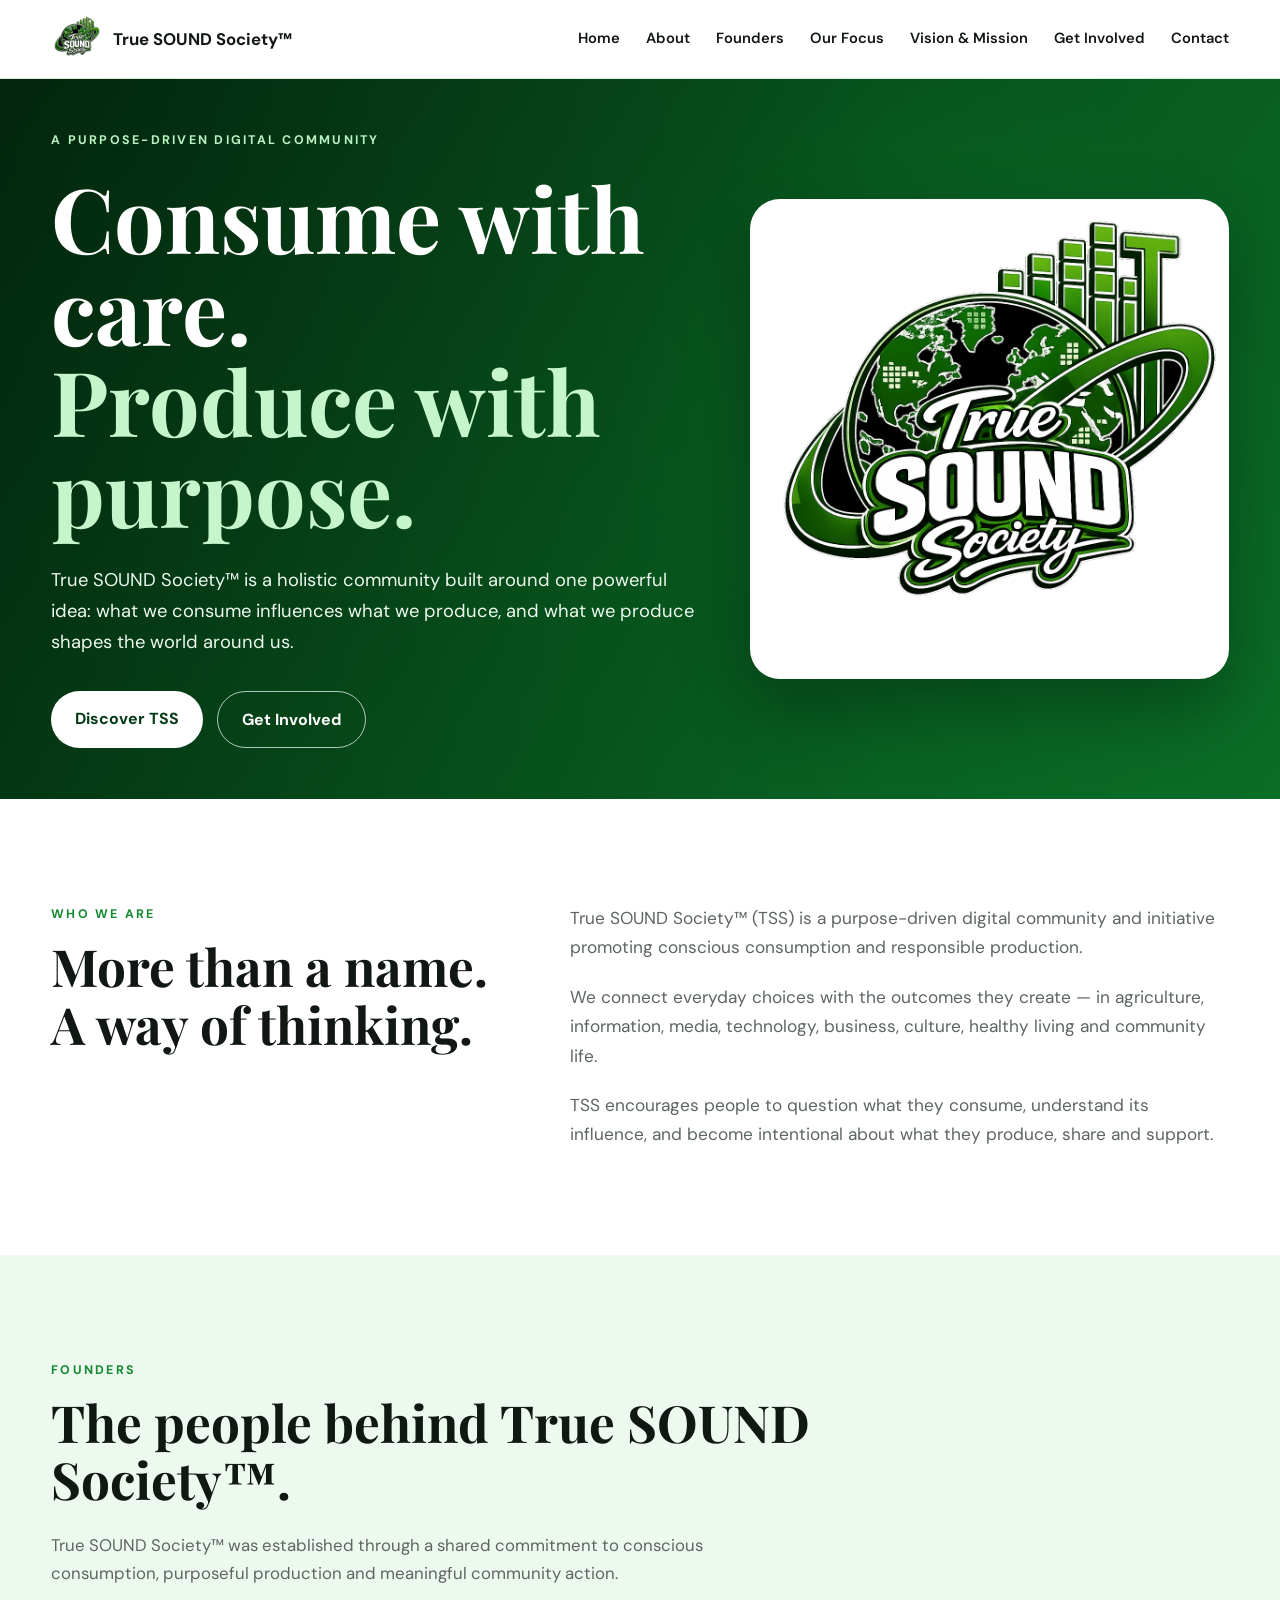
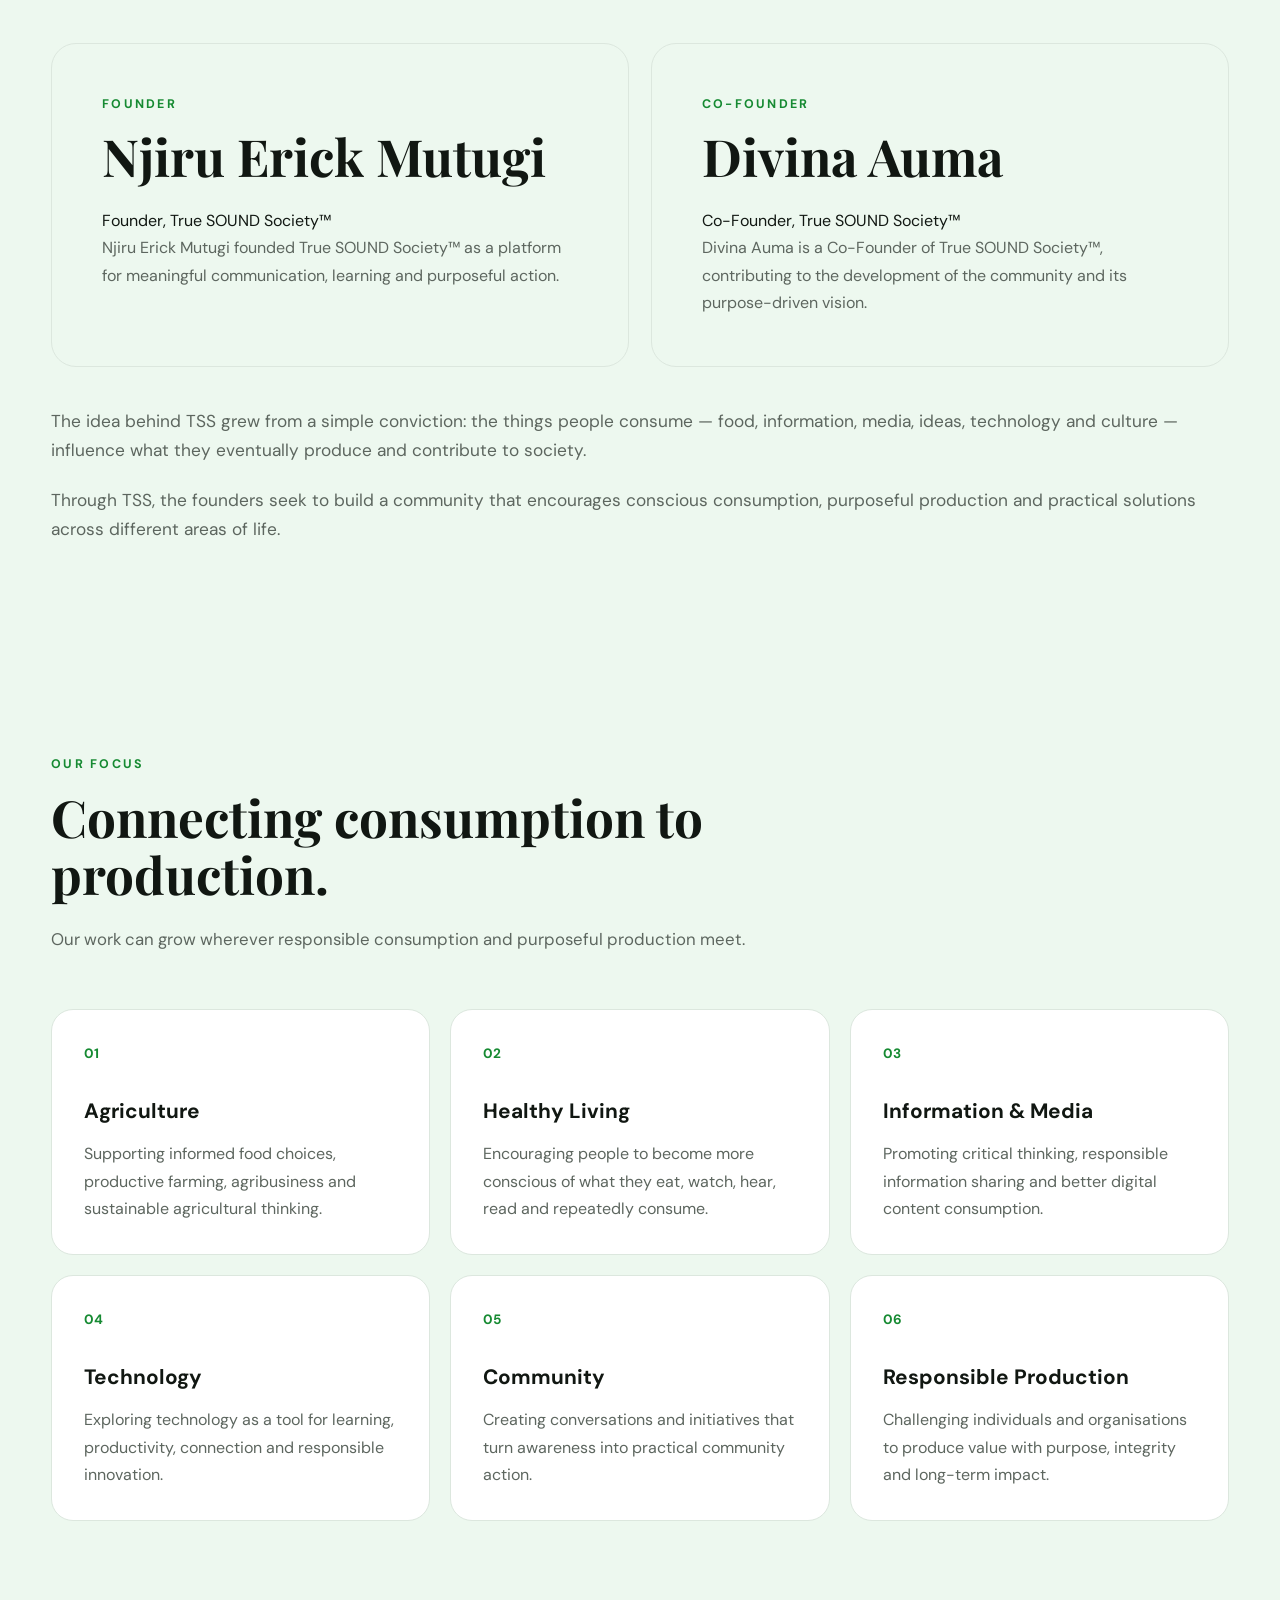
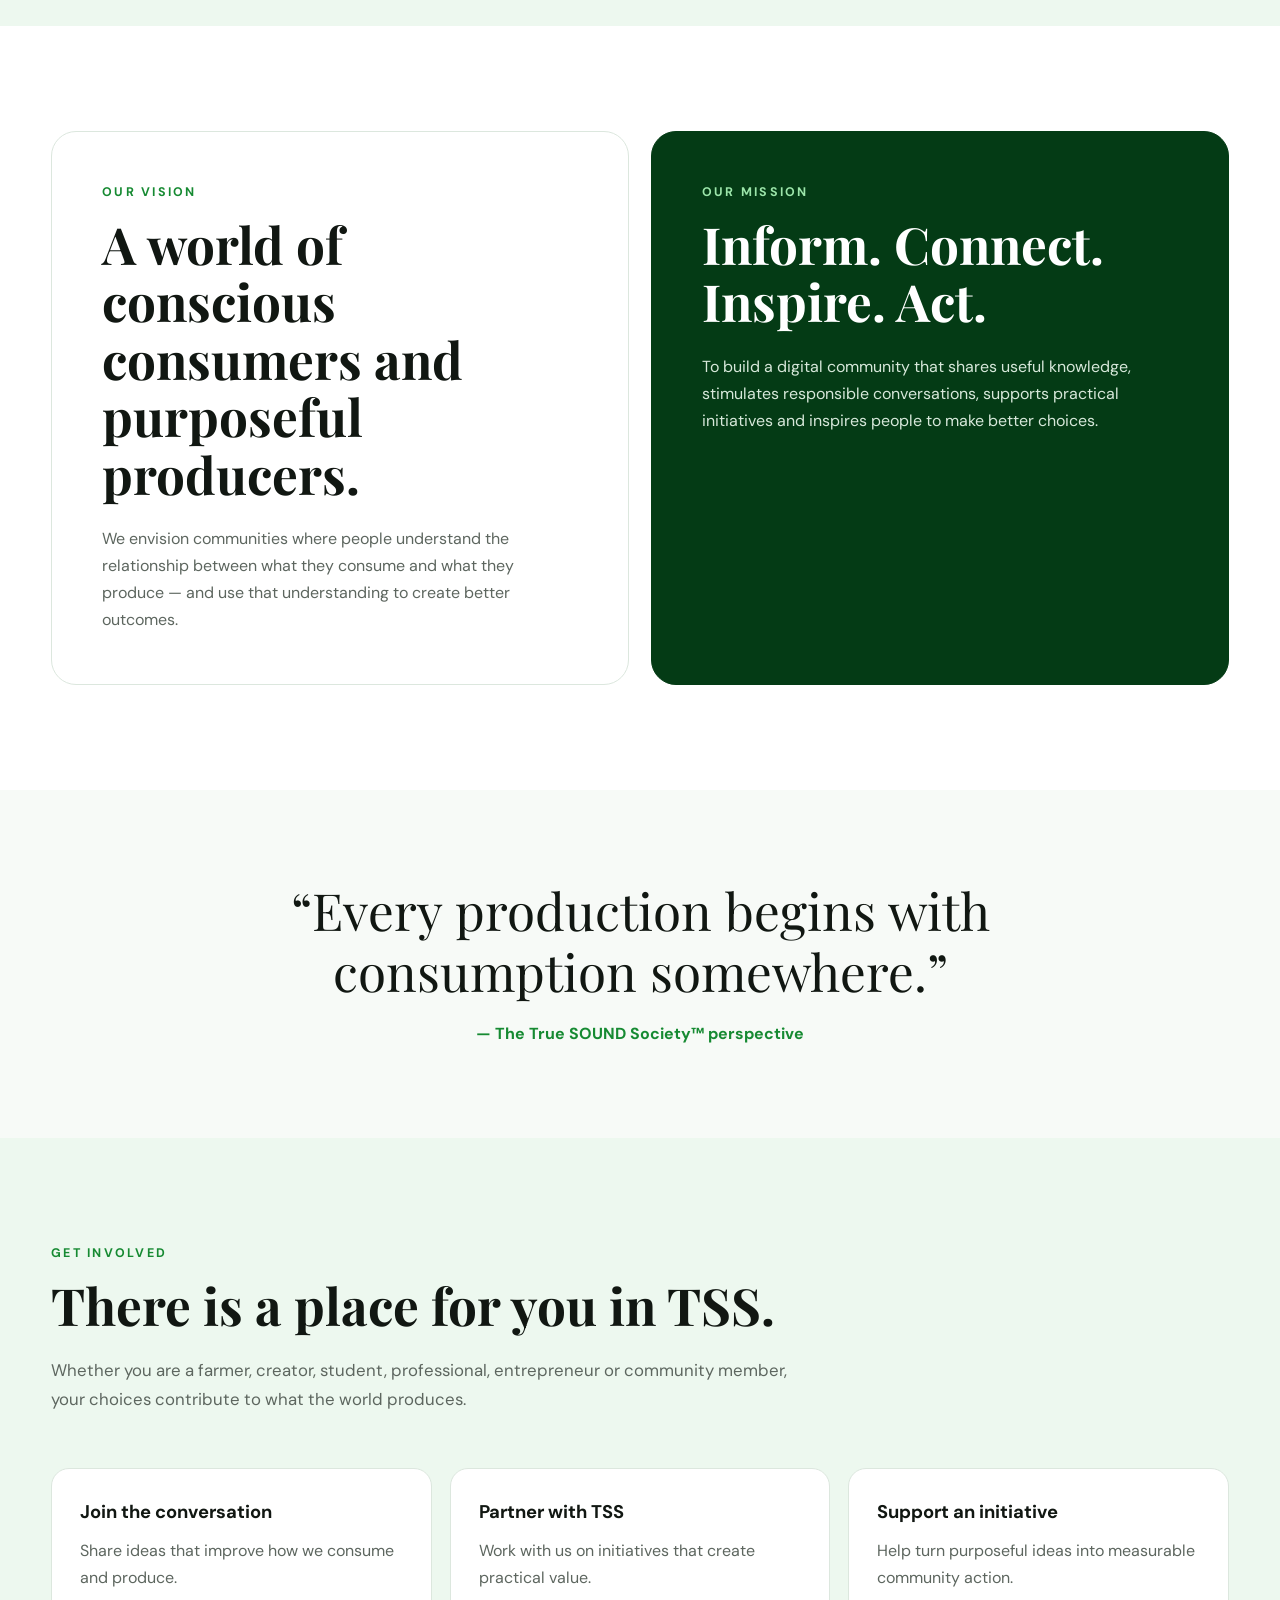
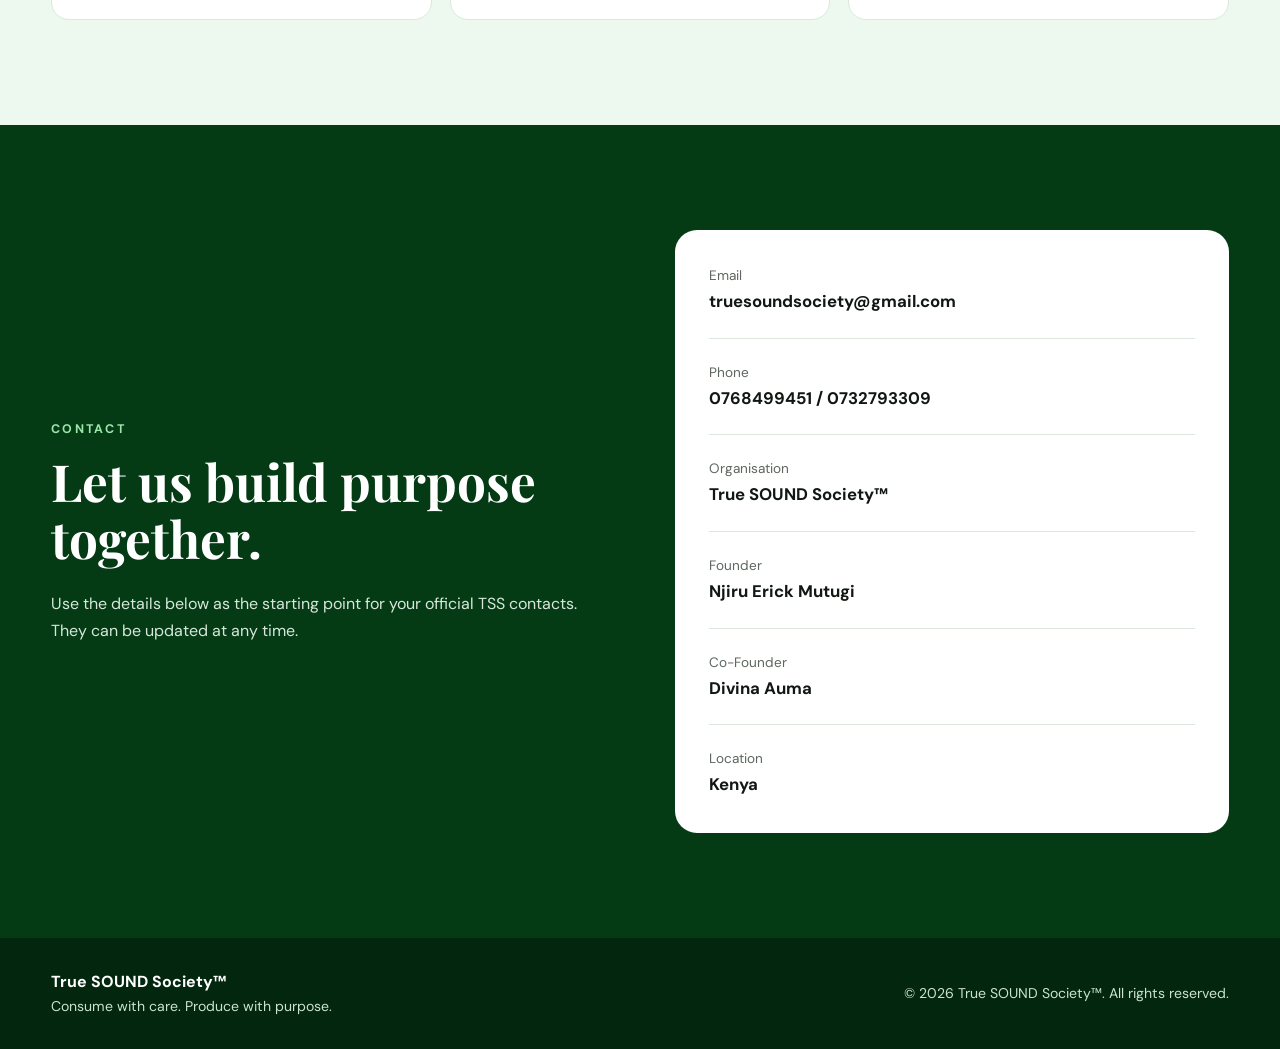
==== index.html @ 3d465b7a "Update index.html" ====
<!DOCTYPE html>
<html lang="en">
<head>
  <meta name="google-site-verification" content="OzODwlrFfntqT_bsl0hUxymZVdX_-ZWbUbo0LW6Ldvc" /><meta charset="UTF-8">
  <meta name="viewport" content="width=device-width, initial-scale=1.0">
  <meta name="description" content="True SOUND Society™ — Consume with care. Produce with purpose.">
  <title>True SOUND Society™ | Consume with care. Produce with purpose.</title>
  <link rel="stylesheet" href="styles.css">
</head>
<body>
  <header class="site-header">
    <div class="container nav-wrap">
      <a href="#home" class="brand">
        <img src="tss-logo.jpg" alt="True SOUND Society™ logo">
        <span>True SOUND Society™</span>
      </a>
      <button class="menu-toggle" aria-label="Open menu">☰</button>
      <nav class="nav">
        <a href="#home">Home</a><a href="#about">About</a><a href="#founder">Founders</a><a href="#focus">Our Focus</a><a href="#vision">Vision & Mission</a><a href="#involve">Get Involved</a><a href="#contact">Contact</a>
      </nav>
    </div>
  </header>
  <main>
    <section id="home" class="hero"><div class="hero-overlay"></div><div class="container hero-content">
      <div class="hero-copy"><p class="eyebrow">A PURPOSE-DRIVEN DIGITAL COMMUNITY</p><h1>Consume with care.<br><span>Produce with purpose.</span></h1>
      <p class="hero-text">True SOUND Society™ is a holistic community built around one powerful idea: what we consume influences what we produce, and what we produce shapes the world around us.</p>
      <div class="hero-actions"><a class="btn btn-primary" href="#about">Discover TSS</a><a class="btn btn-outline" href="#involve">Get Involved</a></div></div>
      <div class="hero-logo"><img src="tss-logo.jpg" alt="True SOUND Society™"></div>
    </div></section>

    <section id="about" class="section"><div class="container two-col"><div><p class="section-tag">WHO WE ARE</p><h2>More than a name. A way of thinking.</h2></div><div class="section-text">
      <p>True SOUND Society™ (TSS) is a purpose-driven digital community and initiative promoting conscious consumption and responsible production.</p>
      <p>We connect everyday choices with the outcomes they create — in agriculture, information, media, technology, business, culture, healthy living and community life.</p>
      <p>TSS encourages people to question what they consume, understand its influence, and become intentional about what they produce, share and support.</p>
    </div></div></section>

    <section id="founder" class="section section-light"><div class="container">
      <div class="section-heading"><p class="section-tag">FOUNDERS</p><h2>The people behind True SOUND Society™.</h2><p>True SOUND Society™ was established through a shared commitment to conscious consumption, purposeful production and meaningful community action.</p></div>
      <div class="vision-grid">
        <div class="vision-box"><p class="section-tag">FOUNDER</p><h2>Njiru Erick Mutugi</h2><p class="founder-role">Founder, True SOUND Society™</p><p>Njiru Erick Mutugi founded True SOUND Society™ as a platform for meaningful communication, learning and purposeful action.</p></div>
        <div class="vision-box"><p class="section-tag">CO-FOUNDER</p><h2>Divina Auma</h2><p class="founder-role">Co-Founder, True SOUND Society™</p><p>Divina Auma is a Co-Founder of True SOUND Society™, contributing to the development of the community and its purpose-driven vision.</p></div>
      </div>
      <div class="section-text" style="margin-top:40px"><p>The idea behind TSS grew from a simple conviction: the things people consume — food, information, media, ideas, technology and culture — influence what they eventually produce and contribute to society.</p>
      <p>Through TSS, the founders seek to build a community that encourages conscious consumption, purposeful production and practical solutions across different areas of life.</p></div>
    </div></section>

    <section id="focus" class="section section-light"><div class="container"><div class="section-heading"><p class="section-tag">OUR FOCUS</p><h2>Connecting consumption to production.</h2><p>Our work can grow wherever responsible consumption and purposeful production meet.</p></div>
      <div class="cards">
        <article class="card"><div class="card-number">01</div><h3>Agriculture</h3><p>Supporting informed food choices, productive farming, agribusiness and sustainable agricultural thinking.</p></article>
        <article class="card"><div class="card-number">02</div><h3>Healthy Living</h3><p>Encouraging people to become more conscious of what they eat, watch, hear, read and repeatedly consume.</p></article>
        <article class="card"><div class="card-number">03</div><h3>Information & Media</h3><p>Promoting critical thinking, responsible information sharing and better digital content consumption.</p></article>
        <article class="card"><div class="card-number">04</div><h3>Technology</h3><p>Exploring technology as a tool for learning, productivity, connection and responsible innovation.</p></article>
        <article class="card"><div class="card-number">05</div><h3>Community</h3><p>Creating conversations and initiatives that turn awareness into practical community action.</p></article>
        <article class="card"><div class="card-number">06</div><h3>Responsible Production</h3><p>Challenging individuals and organisations to produce value with purpose, integrity and long-term impact.</p></article>
      </div></div></section>

    <section id="vision" class="section"><div class="container vision-grid"><div class="vision-box"><p class="section-tag">OUR VISION</p><h2>A world of conscious consumers and purposeful producers.</h2><p>We envision communities where people understand the relationship between what they consume and what they produce — and use that understanding to create better outcomes.</p></div>
    <div class="vision-box dark"><p class="section-tag">OUR MISSION</p><h2>Inform. Connect. Inspire. Act.</h2><p>To build a digital community that shares useful knowledge, stimulates responsible conversations, supports practical initiatives and inspires people to make better choices.</p></div></div></section>

    <section class="quote-section"><div class="container"><blockquote>“Every production begins with consumption somewhere.”</blockquote><p>— The True SOUND Society™ perspective</p></div></section>

    <section id="involve" class="section section-light"><div class="container"><div class="section-heading"><p class="section-tag">GET INVOLVED</p><h2>There is a place for you in TSS.</h2><p>Whether you are a farmer, creator, student, professional, entrepreneur or community member, your choices contribute to what the world produces.</p></div>
    <div class="involve-grid"><div class="involve-item"><strong>Join the conversation</strong><span>Share ideas that improve how we consume and produce.</span></div><div class="involve-item"><strong>Partner with TSS</strong><span>Work with us on initiatives that create practical value.</span></div><div class="involve-item"><strong>Support an initiative</strong><span>Help turn purposeful ideas into measurable community action.</span></div></div></div></section>

    <section id="contact" class="section contact"><div class="container contact-grid"><div><p class="section-tag">CONTACT</p><h2>Let us build purpose together.</h2><p>Use the details below as the starting point for your official TSS contacts. They can be updated at any time.</p></div>
    <div class="contact-card"><div><span>Email</span><strong>truesoundsociety@gmail.com</strong></div><div><span>Phone</span><strong>0768499451 / 0732793309</strong></div><div><span>Organisation</span><strong>True SOUND Society™</strong></div><div><span>Founder</span><strong>Njiru Erick Mutugi</strong></div><div><span>Co-Founder</span><strong>Divina Auma</strong></div><div><span>Location</span><strong>Kenya</strong></div></div></div></section>
  </main>
  <footer><div class="container footer-wrap"><div><strong>True SOUND Society™</strong><p>Consume with care. Produce with purpose.</p></div><p>© <span id="year"></span> True SOUND Society™. All rights reserved.</p></div></footer>
  <script src="script.js"></script>
</body></html>
---- styles.css ----
@import url('https://fonts.googleapis.com/css2?family=DM+Sans:wght@400;500;600;700&family=Playfair+Display:wght@600;700&display=swap');

:root{
  --green:#168a32;
  --green-dark:#07571e;
  --green-deep:#043b15;
  --green-soft:#edf8ef;
  --ink:#111712;
  --muted:#5d665f;
  --white:#fff;
  --line:#dce7de;
  --max:1180px;
}

*{box-sizing:border-box;margin:0;padding:0}
html{scroll-behavior:smooth}
body{font-family:"DM Sans",Arial,sans-serif;color:var(--ink);line-height:1.7;background:#fff}
a{text-decoration:none;color:inherit}
.container{width:min(92%,var(--max));margin:auto}

.site-header{position:sticky;top:0;z-index:100;background:rgba(255,255,255,.96);backdrop-filter:blur(12px);border-bottom:1px solid var(--line)}
.nav-wrap{min-height:78px;display:flex;align-items:center;justify-content:space-between;gap:25px}
.brand{display:flex;align-items:center;gap:12px;font-weight:700}
.brand img{width:50px;height:50px;object-fit:cover;border-radius:50%;background:#fff}
.brand span{font-size:1.05rem}
.nav{display:flex;align-items:center;gap:26px;font-size:.92rem;font-weight:600}
.nav a:hover{color:var(--green)}
.menu-toggle{display:none;border:0;background:none;font-size:1.8rem}

.hero{position:relative;min-height:720px;display:flex;align-items:center;overflow:hidden;background:
radial-gradient(circle at 75% 45%,rgba(22,138,50,.25),transparent 32%),
linear-gradient(125deg,#032d10,#07551d 52%,#0a6e27)}
.hero-overlay{position:absolute;inset:0;background:linear-gradient(90deg,rgba(0,0,0,.18),transparent 70%)}
.hero-content{position:relative;z-index:2;display:grid;grid-template-columns:1.15fr .85fr;align-items:center;gap:50px}
.hero-copy{color:#fff;max-width:700px}
.eyebrow,.section-tag{font-size:.78rem;letter-spacing:.18em;font-weight:700}
.eyebrow{color:#b9f3c4;margin-bottom:20px}
h1{font-family:"Playfair Display",serif;font-size:clamp(3.1rem,7vw,6.4rem);line-height:1.02;margin-bottom:28px}
h1 span{color:#c6f5cc}
.hero-text{font-size:1.15rem;max-width:650px;color:#edf9ef}
.hero-actions{display:flex;gap:14px;margin-top:32px;flex-wrap:wrap}
.btn{padding:14px 24px;border-radius:999px;font-weight:700;display:inline-block}
.btn-primary{background:#fff;color:var(--green-deep)}
.btn-outline{border:1px solid rgba(255,255,255,.7);color:#fff}
.btn:hover{transform:translateY(-2px)}
.hero-logo{display:flex;justify-content:center}
.hero-logo img{width:min(100%,500px);aspect-ratio:1;object-fit:cover;border-radius:30px;background:#fff;box-shadow:0 30px 70px rgba(0,0,0,.3)}

.section{padding:105px 0}
.section-light{background:var(--green-soft)}
.two-col{display:grid;grid-template-columns:.8fr 1.2fr;gap:80px}
.section-tag{color:var(--green);margin-bottom:13px}
h2{font-family:"Playfair Display",serif;font-size:clamp(2.2rem,4vw,4rem);line-height:1.12;margin-bottom:22px}
.section-text{font-size:1.08rem;color:var(--muted)}
.section-text p+p{margin-top:20px}

.section-heading{max-width:760px;margin-bottom:55px}
.section-heading>p:last-child{color:var(--muted);font-size:1.05rem}
.cards{display:grid;grid-template-columns:repeat(3,1fr);gap:20px}
.card{background:#fff;border:1px solid var(--line);border-radius:22px;padding:32px;min-height:240px;transition:.25s}
.card:hover{transform:translateY(-5px);box-shadow:0 18px 45px rgba(4,59,21,.09)}
.card-number{color:var(--green);font-weight:700;font-size:.85rem;margin-bottom:28px}
.card h3{font-size:1.3rem;margin-bottom:12px}
.card p{color:var(--muted)}

.vision-grid{display:grid;grid-template-columns:1fr 1fr;gap:22px}
.vision-box{padding:50px;border:1px solid var(--line);border-radius:25px}
.vision-box p:last-child{color:var(--muted)}
.vision-box.dark{background:var(--green-deep);color:#fff;border-color:var(--green-deep)}
.vision-box.dark .section-tag{color:#9ce6aa}
.vision-box.dark p:last-child{color:#d7e8da}

.quote-section{padding:90px 0;background:#f7faf7;text-align:center}
blockquote{font-family:"Playfair Display",serif;font-size:clamp(2rem,4vw,3.5rem);line-height:1.2;max-width:900px;margin:auto}
.quote-section p{margin-top:18px;color:var(--green);font-weight:700}

.involve-grid{display:grid;grid-template-columns:repeat(3,1fr);gap:18px}
.involve-item{padding:28px;border-radius:18px;background:#fff;border:1px solid var(--line);display:flex;flex-direction:column;gap:8px}
.involve-item strong{font-size:1.15rem}
.involve-item span{color:var(--muted)}

.contact{background:var(--green-deep);color:#fff}
.contact .section-tag{color:#9ce6aa}
.contact-grid{display:grid;grid-template-columns:1fr 1fr;gap:70px;align-items:center}
.contact-grid>div:first-child p:last-child{color:#d7e8da;max-width:600px}
.contact-card{background:#fff;color:var(--ink);padding:34px;border-radius:22px}
.contact-card div+div{margin-top:22px;padding-top:22px;border-top:1px solid var(--line)}
.contact-card span{display:block;color:var(--muted);font-size:.85rem}
.contact-card strong{font-size:1.05rem}

footer{background:#02270e;color:#cde2d1;padding:30px 0}
.footer-wrap{display:flex;justify-content:space-between;gap:30px;align-items:center}
.footer-wrap strong{color:#fff}
.footer-wrap p{font-size:.88rem}

@media(max-width:850px){
  .menu-toggle{display:block;color:var(--ink)}
  .nav{display:none;position:absolute;left:0;right:0;top:78px;background:#fff;padding:20px 5%;flex-direction:column;align-items:flex-start;border-bottom:1px solid var(--line)}
  .nav.open{display:flex}
  .hero{min-height:auto;padding:90px 0}
  .hero-content,.two-col,.vision-grid,.contact-grid{grid-template-columns:1fr}
  .hero-logo{order:-1}
  .hero-logo img{max-width:330px}
  .cards{grid-template-columns:1fr 1fr}
  .involve-grid{grid-template-columns:1fr}
  .section{padding:75px 0}
}
@media(max-width:560px){
  .brand span{display:none}
  .cards{grid-template-columns:1fr}
  h1{font-size:3rem}
  .hero-text{font-size:1rem}
  .vision-box{padding:32px}
  .footer-wrap{flex-direction:column;align-items:flex-start}
}
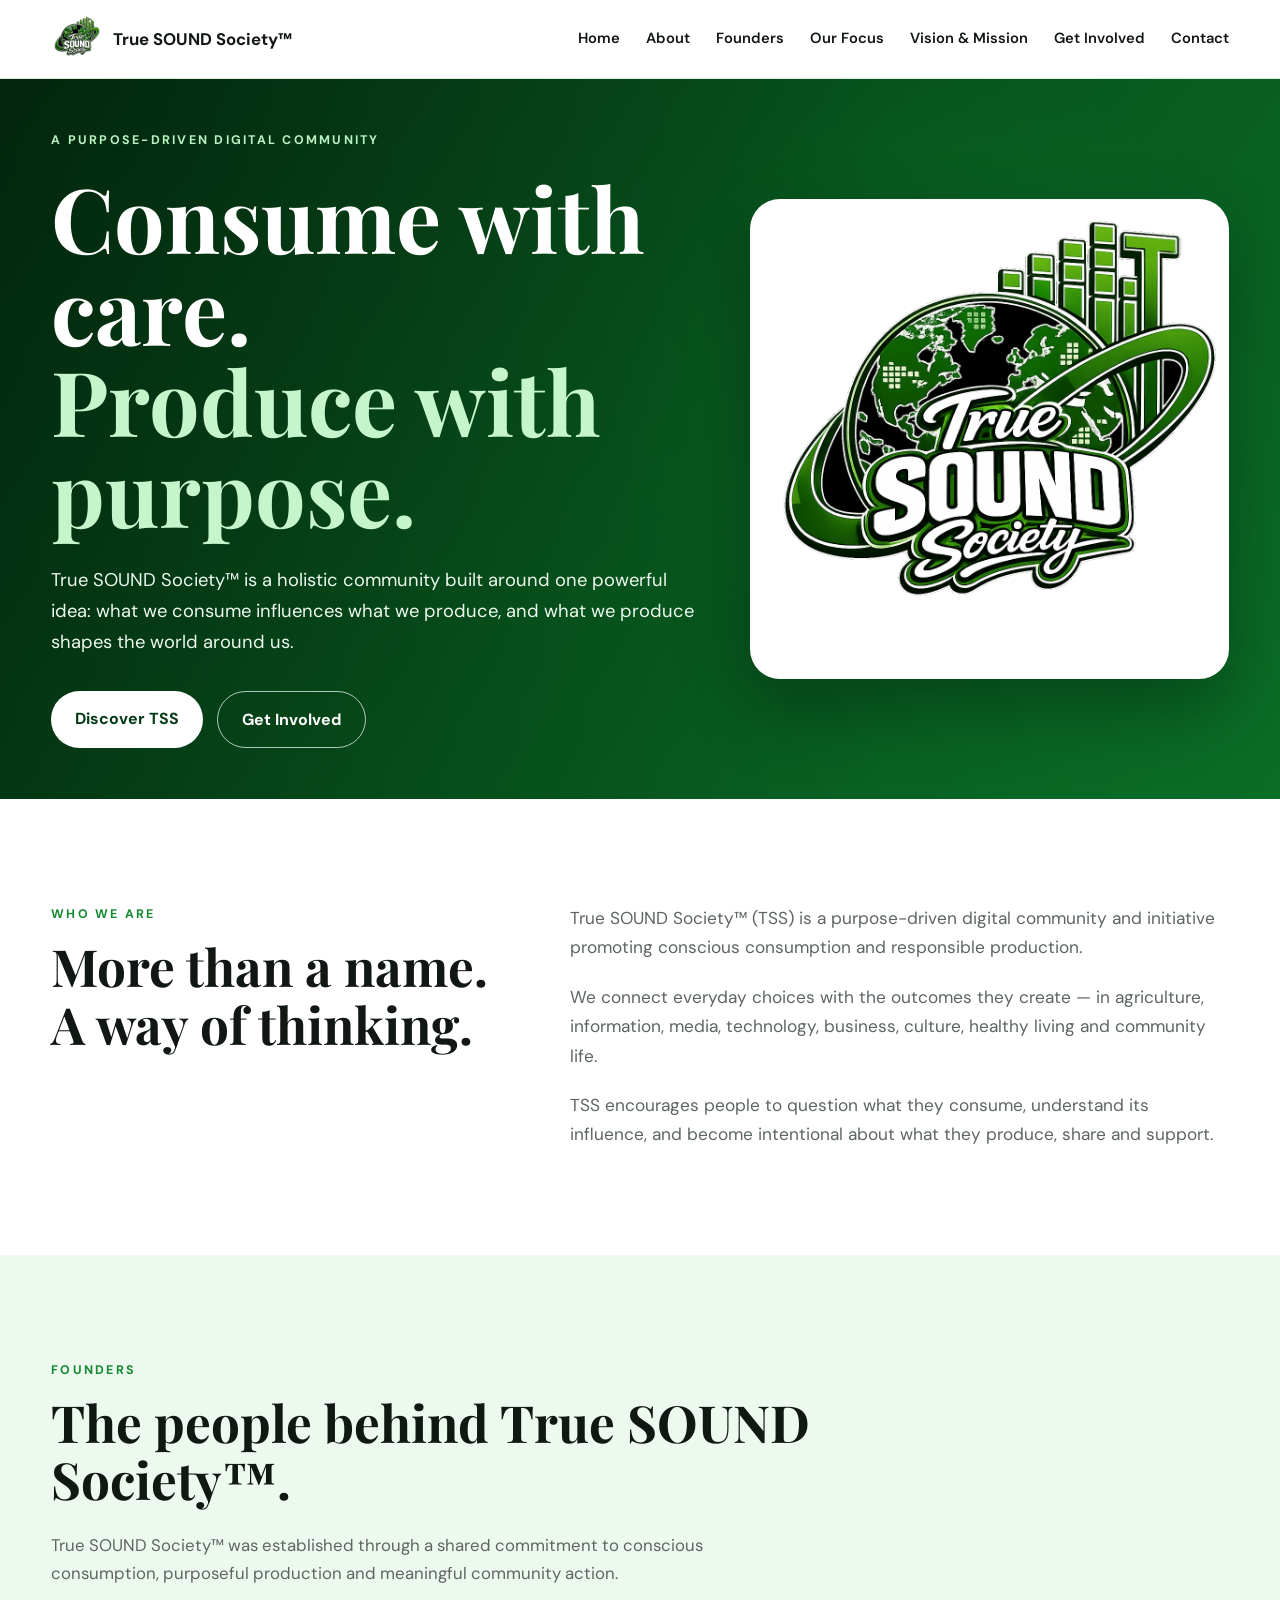
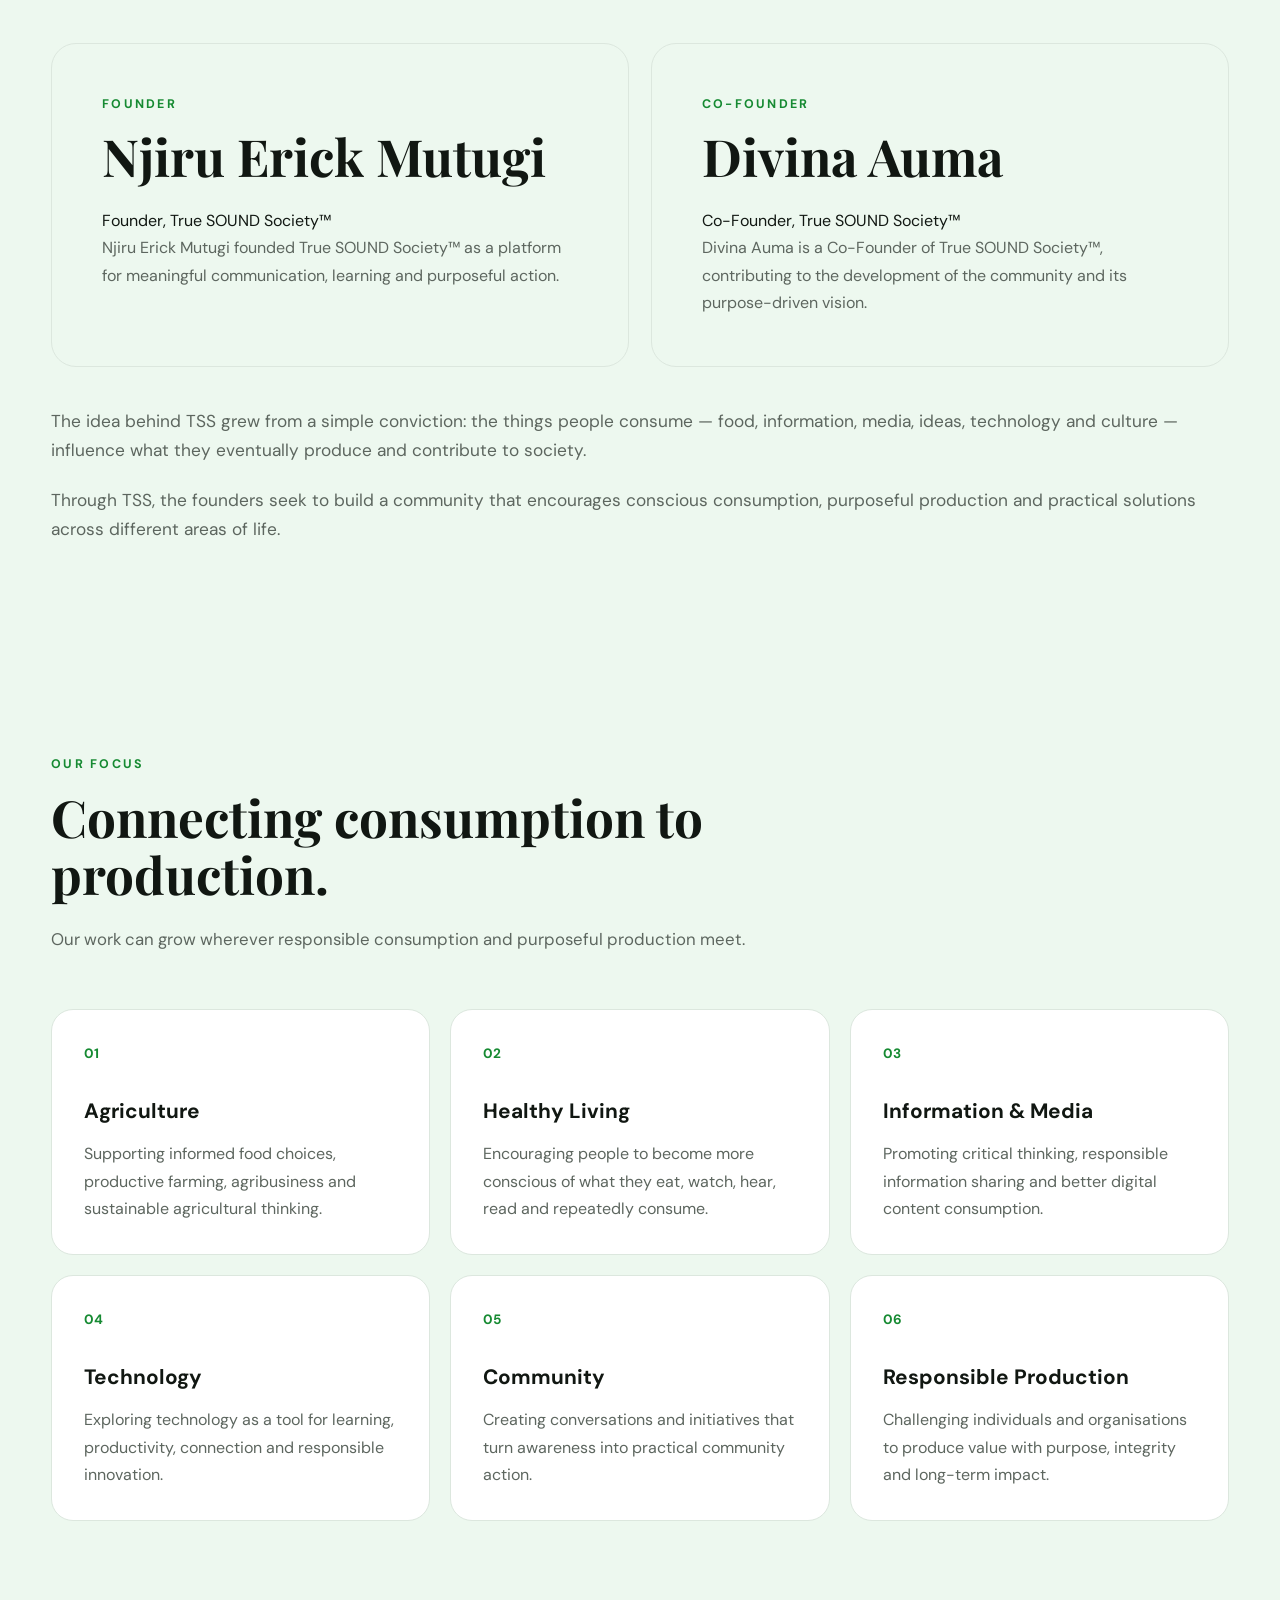
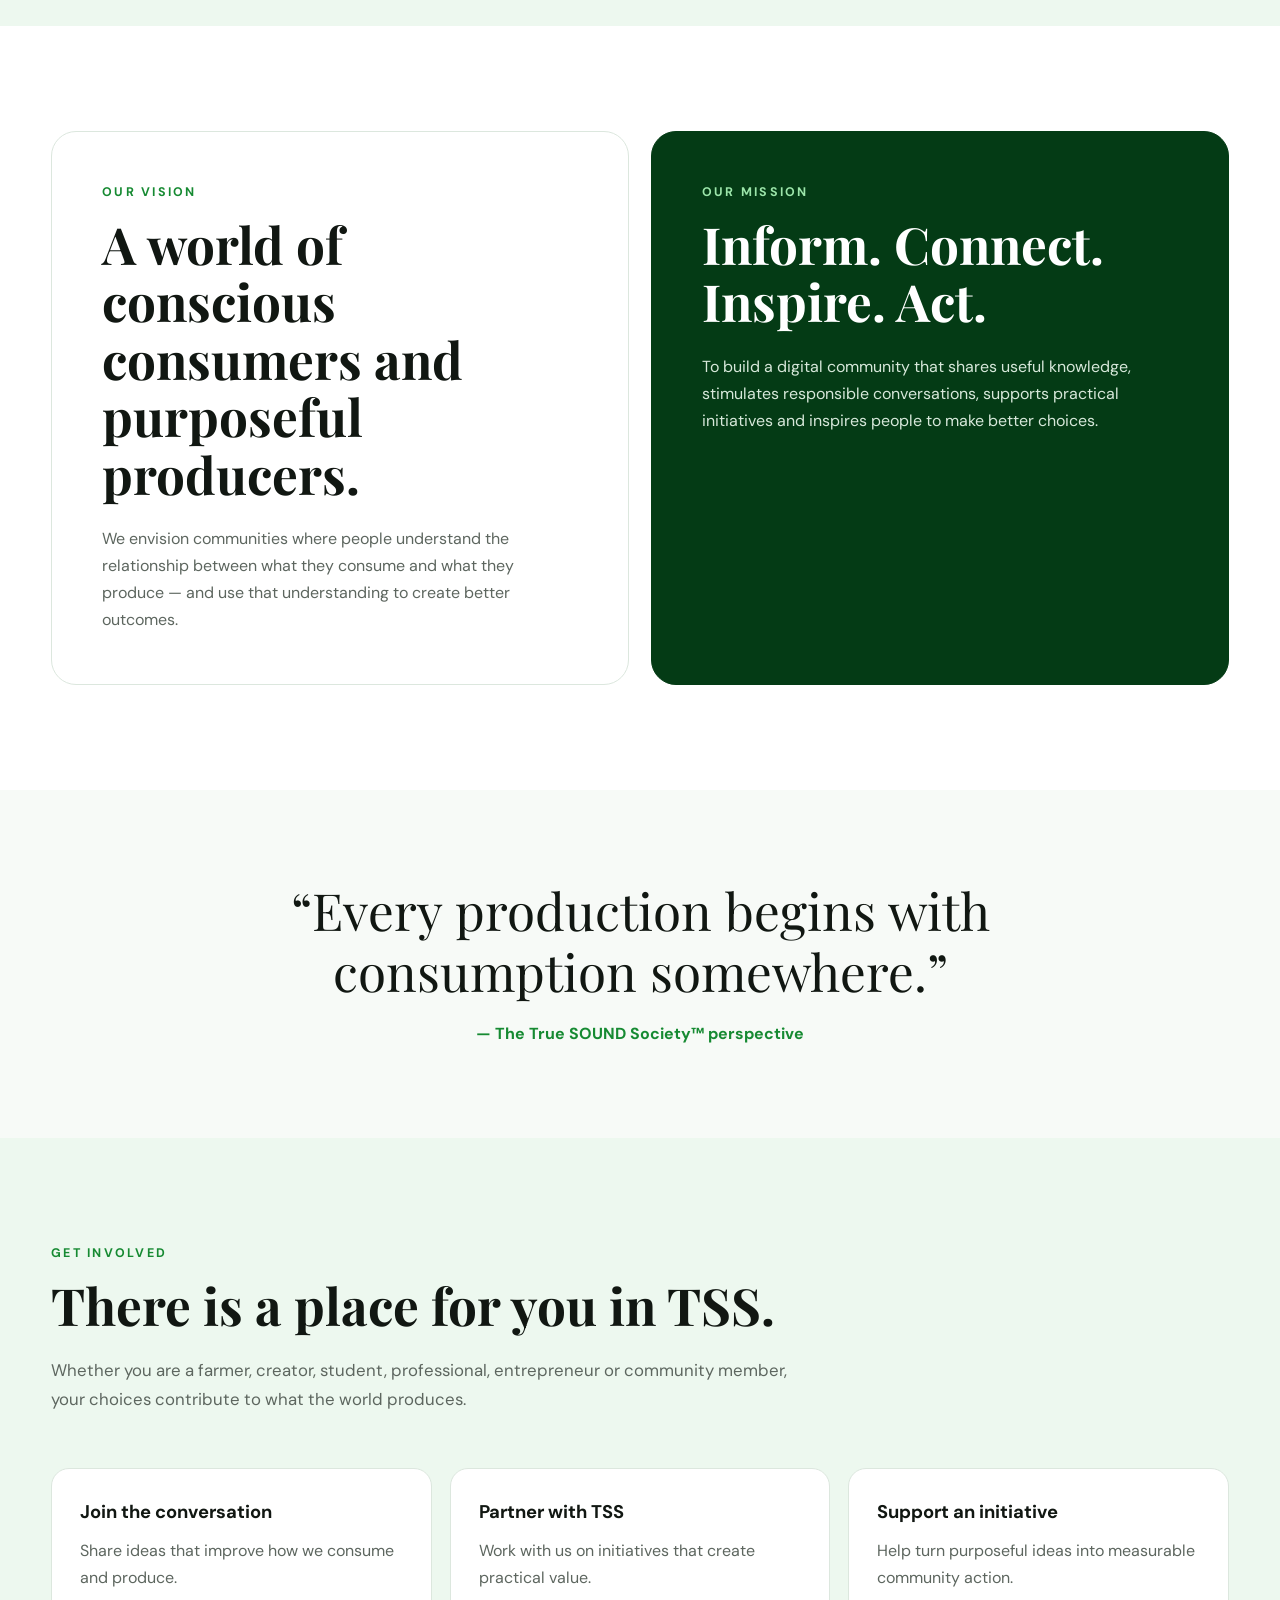
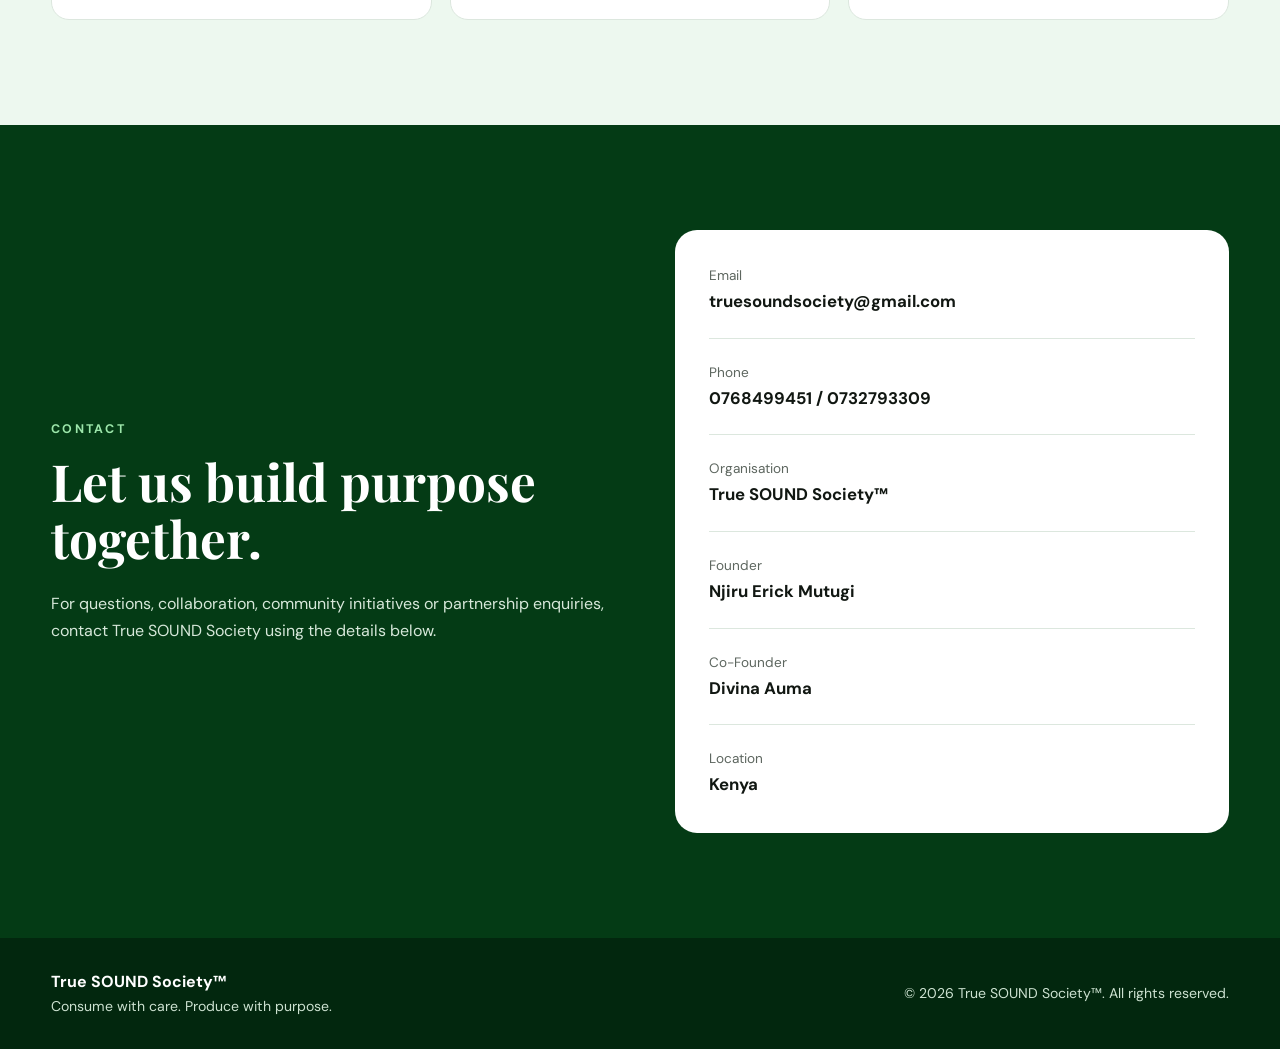
==== commit 1c59f361: "Improve TSS homepage SEO, sharing metadata and contact links" ====
--- a/index.html
+++ b/index.html
@@ -1,10 +1,42 @@
 <!DOCTYPE html>
 <html lang="en">
 <head>
-  <meta name="google-site-verification" content="OzODwlrFfntqT_bsl0hUxymZVdX_-ZWbUbo0LW6Ldvc" /><meta charset="UTF-8">
+  <meta name="google-site-verification" content="OzODwlrFfntqT_bsl0hUxymZVdX_-ZWbUbo0LW6Ldvc" />
+  <meta charset="UTF-8">
   <meta name="viewport" content="width=device-width, initial-scale=1.0">
-  <meta name="description" content="True SOUND Society™ — Consume with care. Produce with purpose.">
-  <title>True SOUND Society™ | Consume with care. Produce with purpose.</title>
+  <meta name="description" content="Discover True SOUND Society (TSS), a purpose-driven digital community promoting conscious consumption and responsible, purposeful production across agriculture, healthy living, information, media, technology and community life.">
+  <meta name="robots" content="index, follow">
+  <meta name="theme-color" content="#07571e">
+  <link rel="canonical" href="https://erickmutugi.github.io/truesoundsociety.github.io/">
+  <meta property="og:type" content="website">
+  <meta property="og:title" content="True SOUND Society™ | Consume with care. Produce with purpose.">
+  <meta property="og:description" content="A purpose-driven digital community connecting conscious consumption with responsible production.">
+  <meta property="og:url" content="https://erickmutugi.github.io/truesoundsociety.github.io/">
+  <meta property="og:image" content="https://erickmutugi.github.io/truesoundsociety.github.io/tss-logo.jpg">
+  <meta name="twitter:card" content="summary">
+  <title>True SOUND Society™ | Conscious Consumption & Purposeful Production</title>
+  <script type="application/ld+json">
+  {
+    "@context": "https://schema.org",
+    "@type": "Organization",
+    "name": "True SOUND Society",
+    "alternateName": "TSS",
+    "url": "https://erickmutugi.github.io/truesoundsociety.github.io/",
+    "logo": "https://erickmutugi.github.io/truesoundsociety.github.io/tss-logo.jpg",
+    "description": "A purpose-driven digital community promoting conscious consumption and responsible production.",
+    "slogan": "Consume with care. Produce with purpose.",
+    "email": "truesoundsociety@gmail.com",
+    "telephone": ["+254768499451", "+254732793309"],
+    "founder": {
+      "@type": "Person",
+      "name": "Njiru Erick Mutugi"
+    },
+    "location": {
+      "@type": "Country",
+      "name": "Kenya"
+    }
+  }
+  </script>
   <link rel="stylesheet" href="styles.css">
 </head>
 <body>
@@ -14,7 +46,7 @@
         <img src="tss-logo.jpg" alt="True SOUND Society™ logo">
         <span>True SOUND Society™</span>
       </a>
-      <button class="menu-toggle" aria-label="Open menu">☰</button>
+      <button class="menu-toggle" aria-label="Open navigation menu" aria-expanded="false">☰</button>
       <nav class="nav">
         <a href="#home">Home</a><a href="#about">About</a><a href="#founder">Founders</a><a href="#focus">Our Focus</a><a href="#vision">Vision & Mission</a><a href="#involve">Get Involved</a><a href="#contact">Contact</a>
       </nav>
@@ -62,8 +94,8 @@
     <section id="involve" class="section section-light"><div class="container"><div class="section-heading"><p class="section-tag">GET INVOLVED</p><h2>There is a place for you in TSS.</h2><p>Whether you are a farmer, creator, student, professional, entrepreneur or community member, your choices contribute to what the world produces.</p></div>
     <div class="involve-grid"><div class="involve-item"><strong>Join the conversation</strong><span>Share ideas that improve how we consume and produce.</span></div><div class="involve-item"><strong>Partner with TSS</strong><span>Work with us on initiatives that create practical value.</span></div><div class="involve-item"><strong>Support an initiative</strong><span>Help turn purposeful ideas into measurable community action.</span></div></div></div></section>
 
-    <section id="contact" class="section contact"><div class="container contact-grid"><div><p class="section-tag">CONTACT</p><h2>Let us build purpose together.</h2><p>Use the details below as the starting point for your official TSS contacts. They can be updated at any time.</p></div>
-    <div class="contact-card"><div><span>Email</span><strong>truesoundsociety@gmail.com</strong></div><div><span>Phone</span><strong>0768499451 / 0732793309</strong></div><div><span>Organisation</span><strong>True SOUND Society™</strong></div><div><span>Founder</span><strong>Njiru Erick Mutugi</strong></div><div><span>Co-Founder</span><strong>Divina Auma</strong></div><div><span>Location</span><strong>Kenya</strong></div></div></div></section>
+    <section id="contact" class="section contact"><div class="container contact-grid"><div><p class="section-tag">CONTACT</p><h2>Let us build purpose together.</h2><p>For questions, collaboration, community initiatives or partnership enquiries, contact True SOUND Society using the details below.</p></div>
+    <div class="contact-card"><div><span>Email</span><strong><a href="mailto:truesoundsociety@gmail.com">truesoundsociety@gmail.com</a></strong></div><div><span>Phone</span><strong><a href="tel:+254768499451">0768499451</a> / <a href="tel:+254732793309">0732793309</a></strong></div><div><span>Organisation</span><strong>True SOUND Society™</strong></div><div><span>Founder</span><strong>Njiru Erick Mutugi</strong></div><div><span>Co-Founder</span><strong>Divina Auma</strong></div><div><span>Location</span><strong>Kenya</strong></div></div></div></section>
   </main>
   <footer><div class="container footer-wrap"><div><strong>True SOUND Society™</strong><p>Consume with care. Produce with purpose.</p></div><p>© <span id="year"></span> True SOUND Society™. All rights reserved.</p></div></footer>
   <script src="script.js"></script>
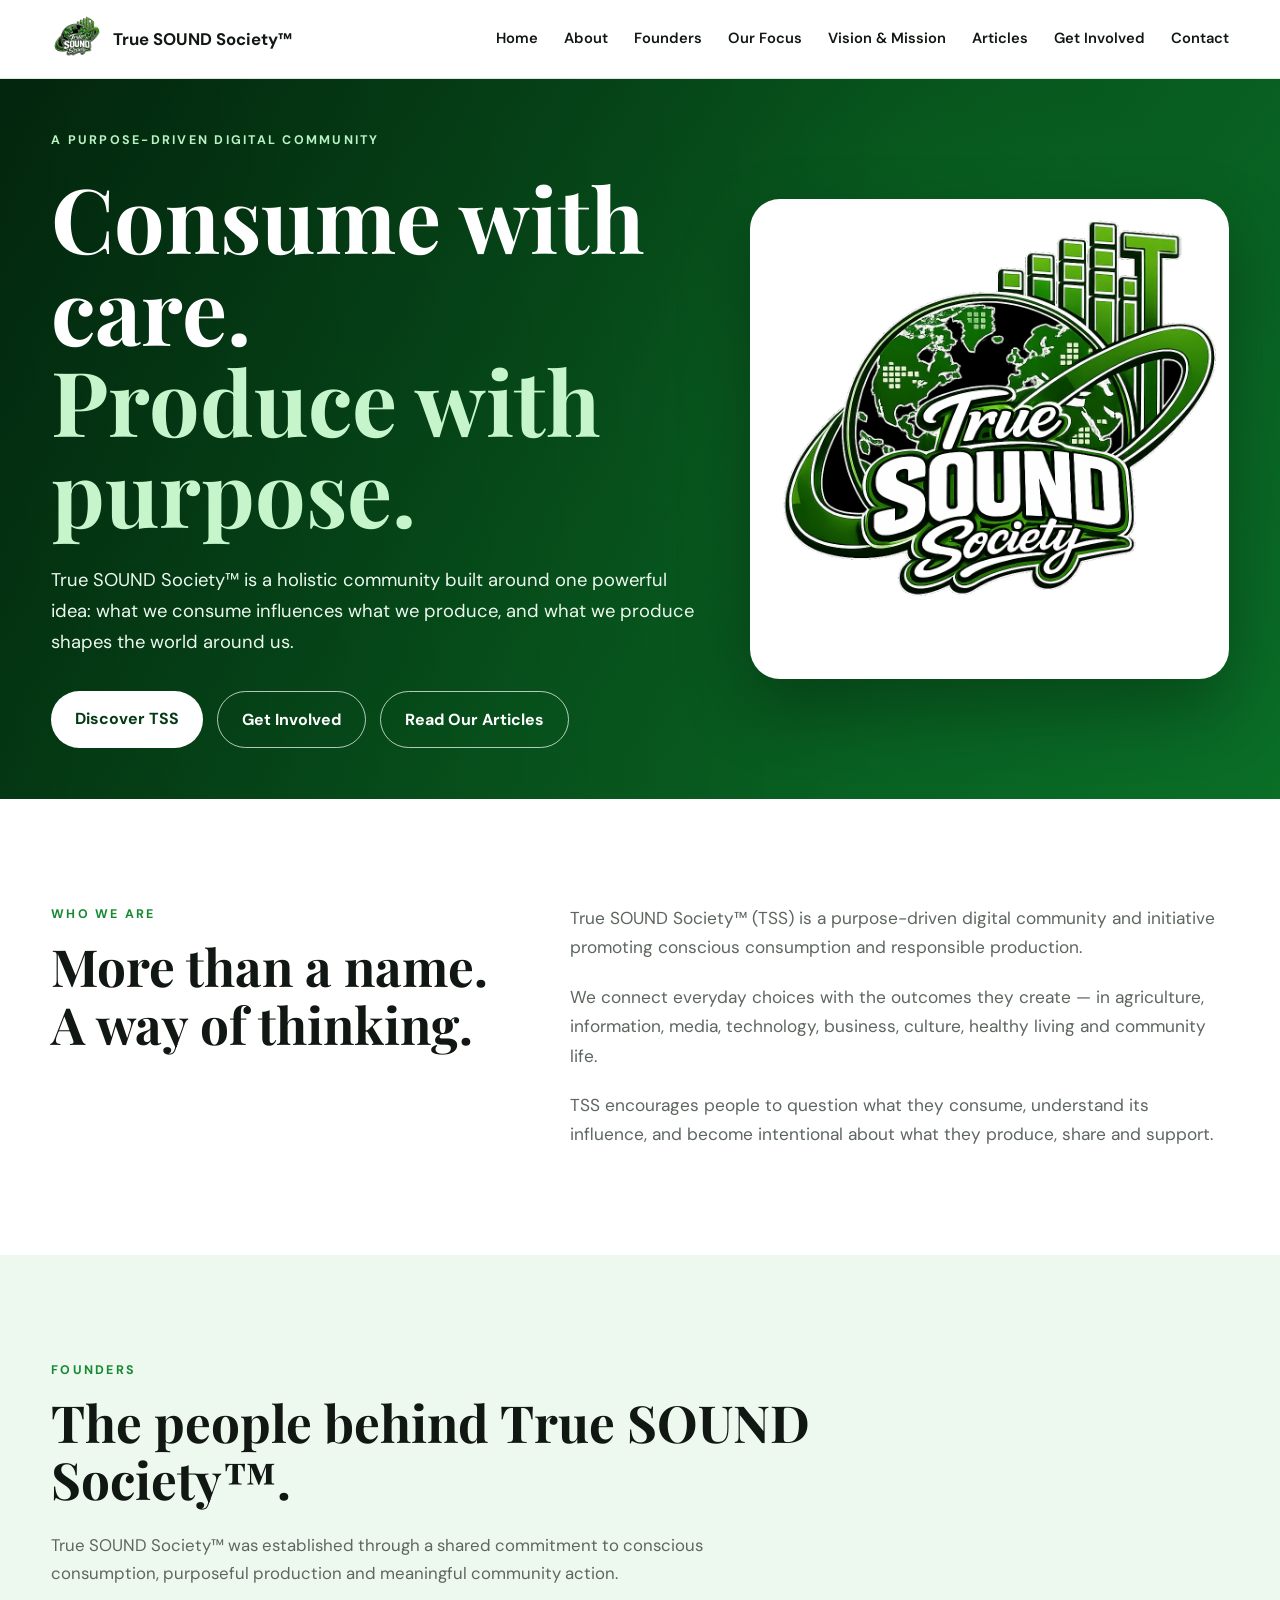
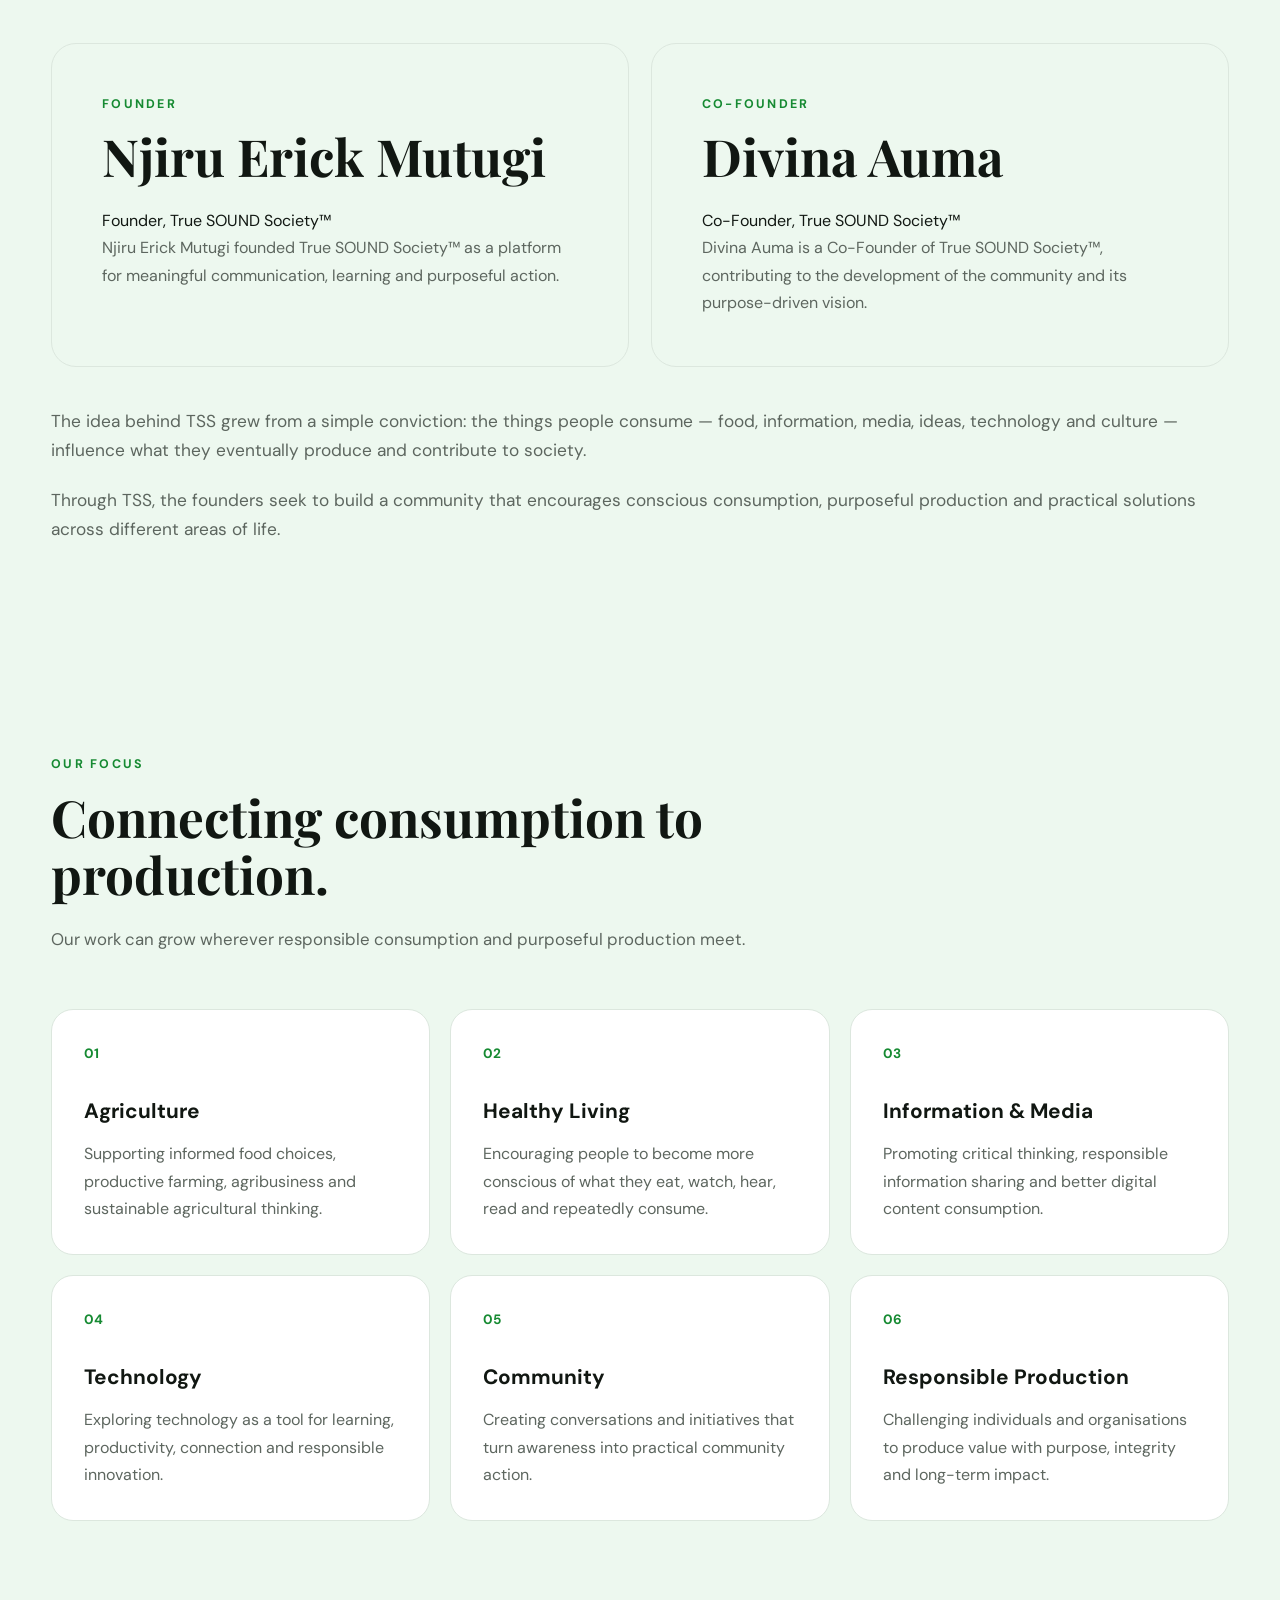
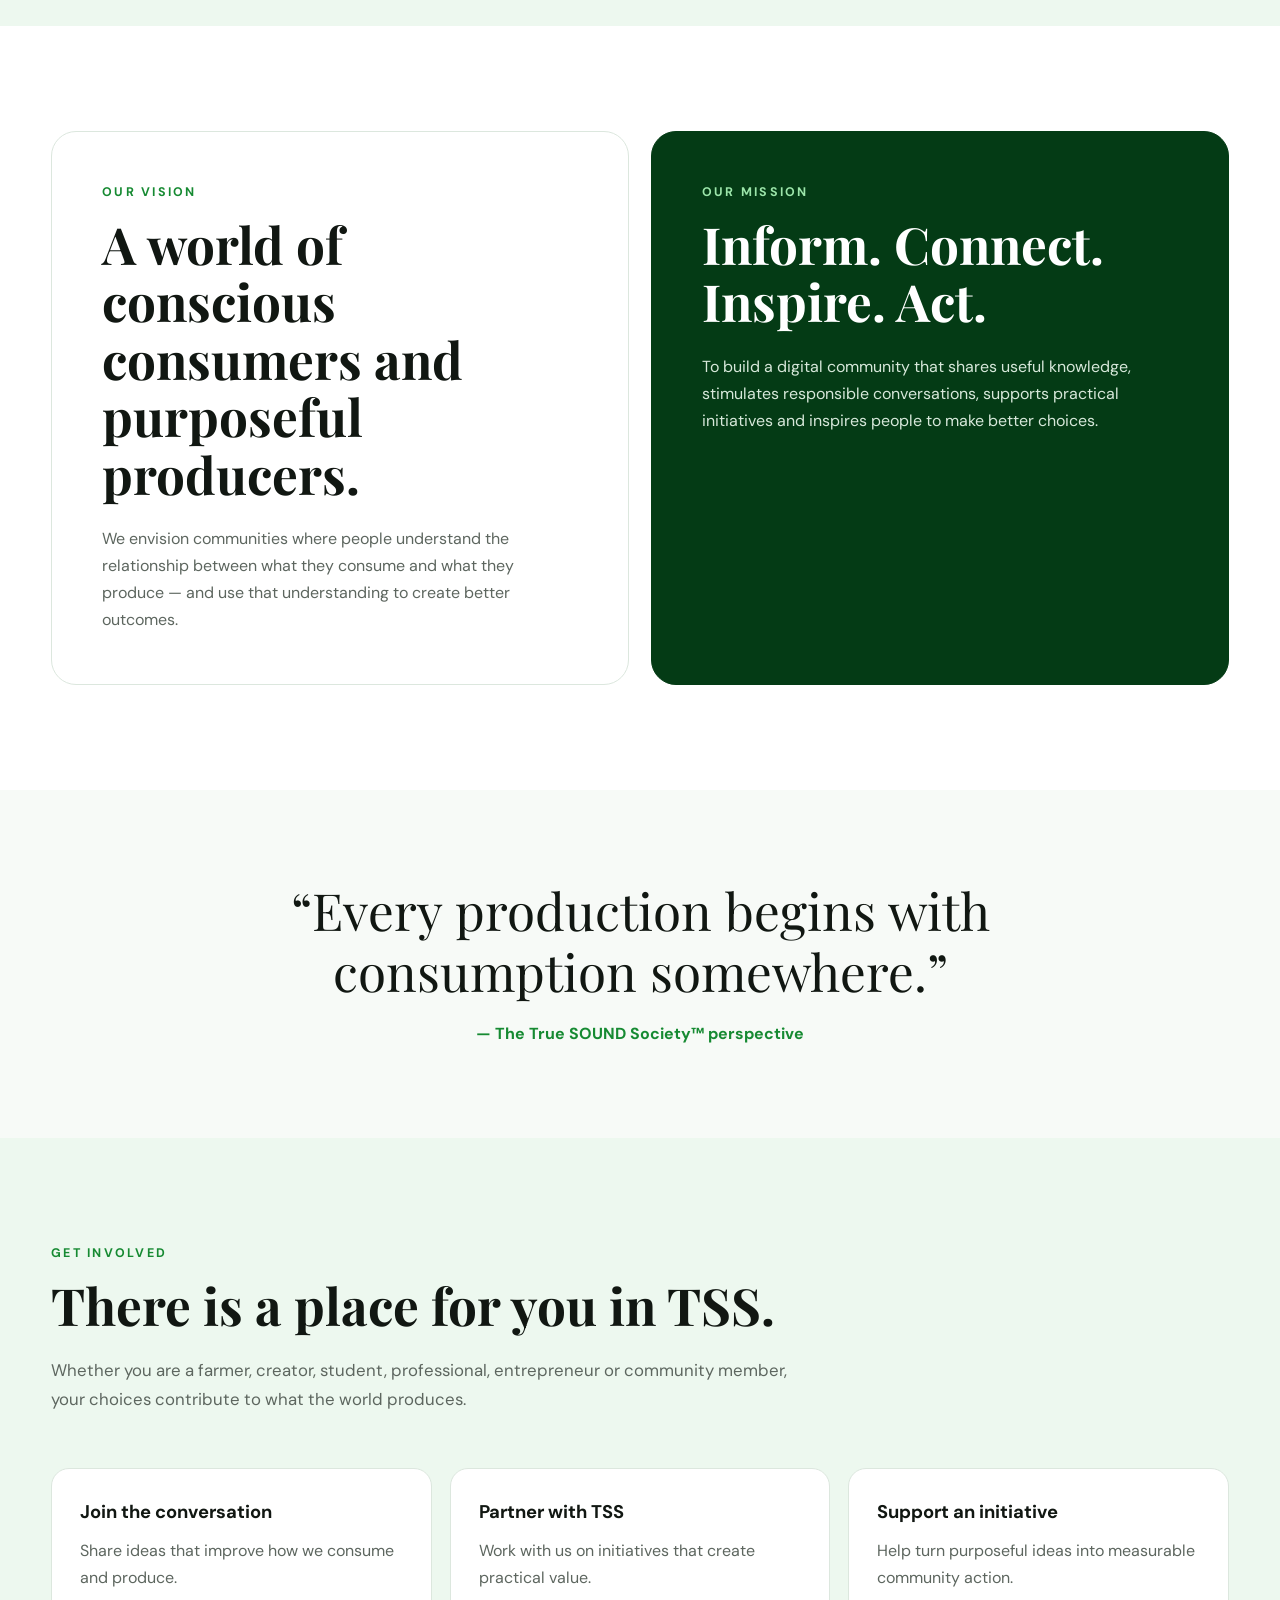
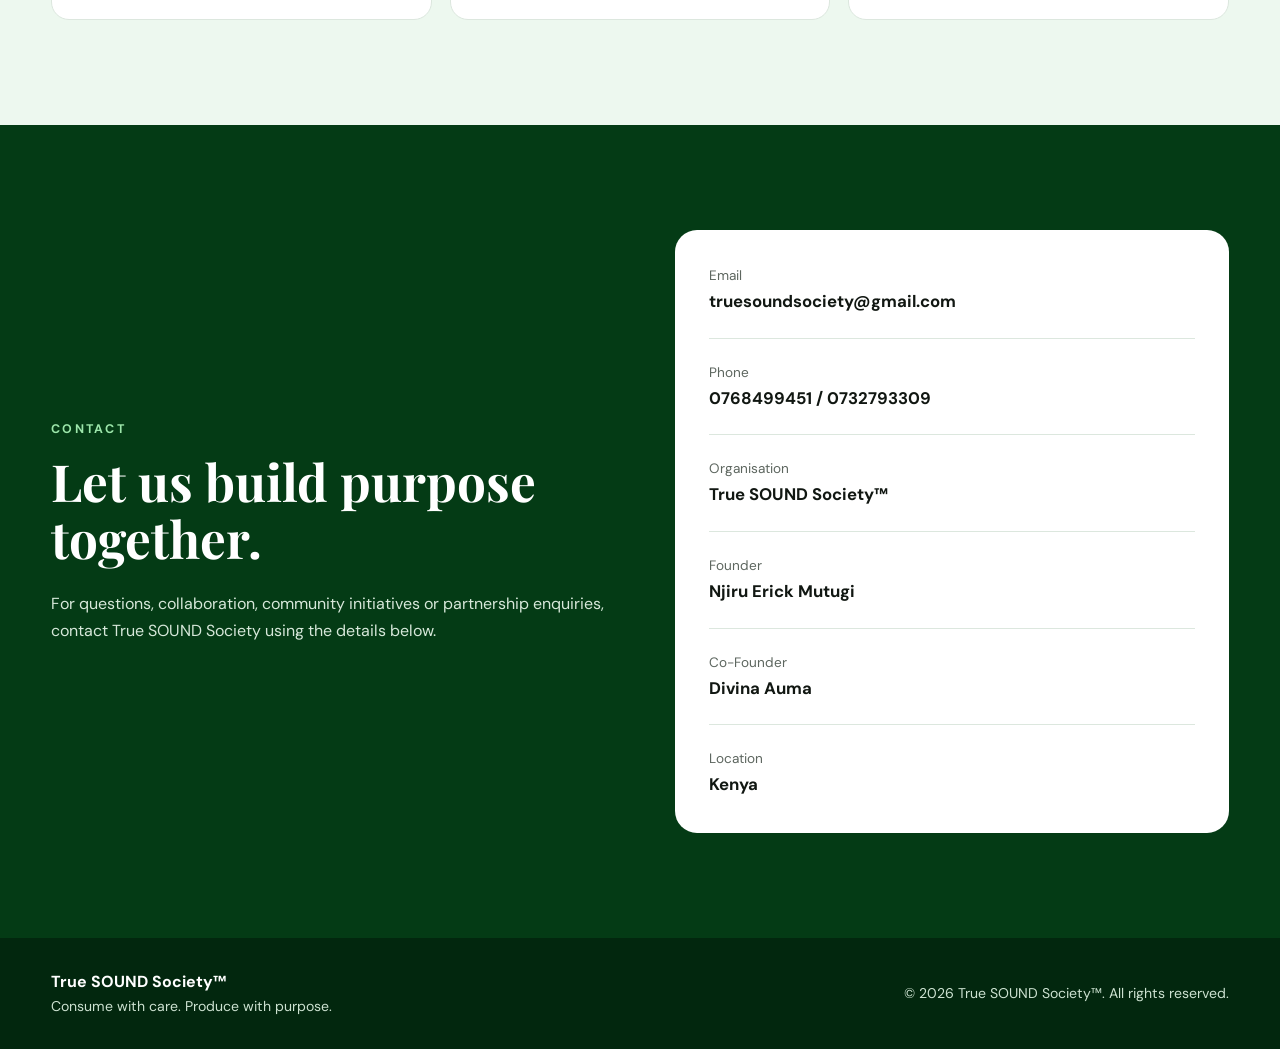
==== commit 6d6f45c3: "Add direct links to the TSS articles blog" ====
--- a/index.html
+++ b/index.html
@@ -48,7 +48,7 @@
       </a>
       <button class="menu-toggle" aria-label="Open navigation menu" aria-expanded="false">☰</button>
       <nav class="nav">
-        <a href="#home">Home</a><a href="#about">About</a><a href="#founder">Founders</a><a href="#focus">Our Focus</a><a href="#vision">Vision & Mission</a><a href="#involve">Get Involved</a><a href="#contact">Contact</a>
+        <a href="#home">Home</a><a href="#about">About</a><a href="#founder">Founders</a><a href="#focus">Our Focus</a><a href="#vision">Vision & Mission</a><a href="https://truesoundssociety.blogspot.com/" target="_blank" rel="noopener noreferrer">Articles</a><a href="#involve">Get Involved</a><a href="#contact">Contact</a>
       </nav>
     </div>
   </header>
@@ -56,7 +56,7 @@
     <section id="home" class="hero"><div class="hero-overlay"></div><div class="container hero-content">
       <div class="hero-copy"><p class="eyebrow">A PURPOSE-DRIVEN DIGITAL COMMUNITY</p><h1>Consume with care.<br><span>Produce with purpose.</span></h1>
       <p class="hero-text">True SOUND Society™ is a holistic community built around one powerful idea: what we consume influences what we produce, and what we produce shapes the world around us.</p>
-      <div class="hero-actions"><a class="btn btn-primary" href="#about">Discover TSS</a><a class="btn btn-outline" href="#involve">Get Involved</a></div></div>
+      <div class="hero-actions"><a class="btn btn-primary" href="#about">Discover TSS</a><a class="btn btn-outline" href="#involve">Get Involved</a><a class="btn btn-outline" href="https://truesoundssociety.blogspot.com/" target="_blank" rel="noopener noreferrer">Read Our Articles</a></div></div>
       <div class="hero-logo"><img src="tss-logo.jpg" alt="True SOUND Society™"></div>
     </div></section>
 
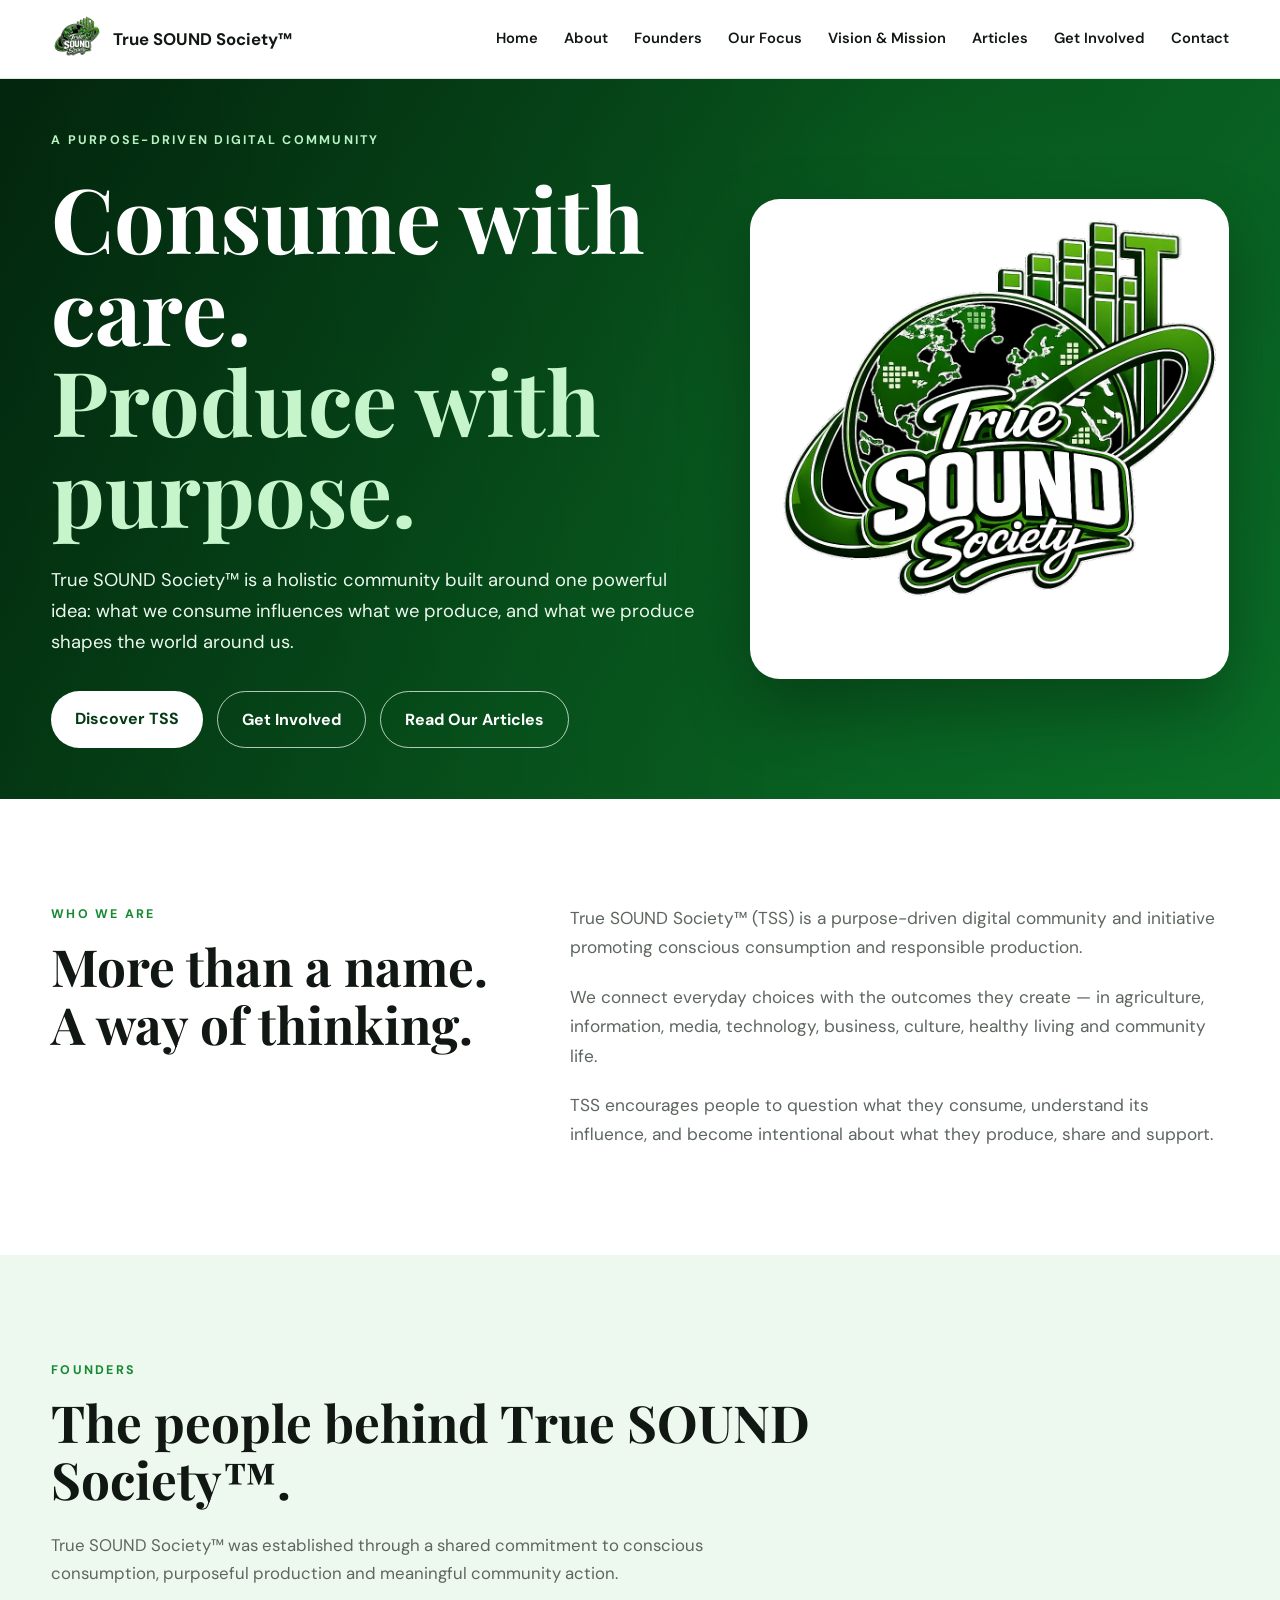
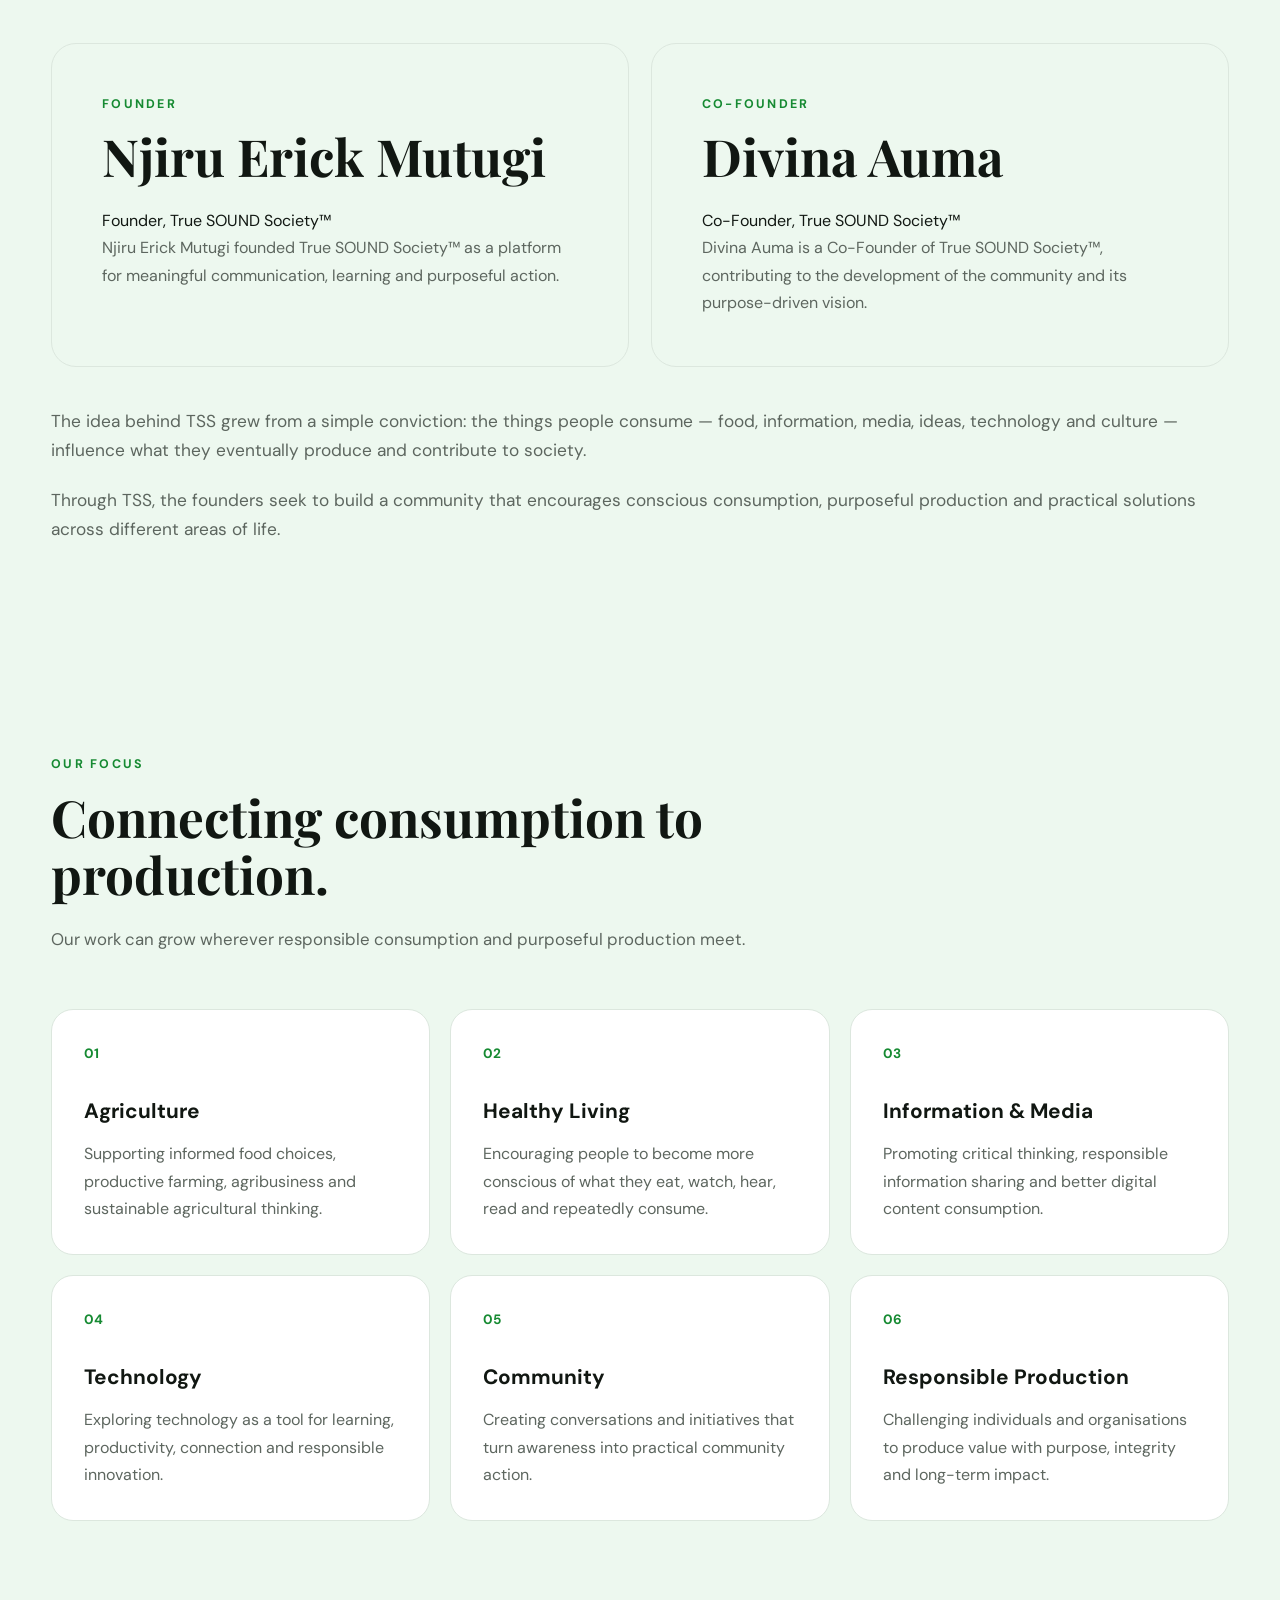
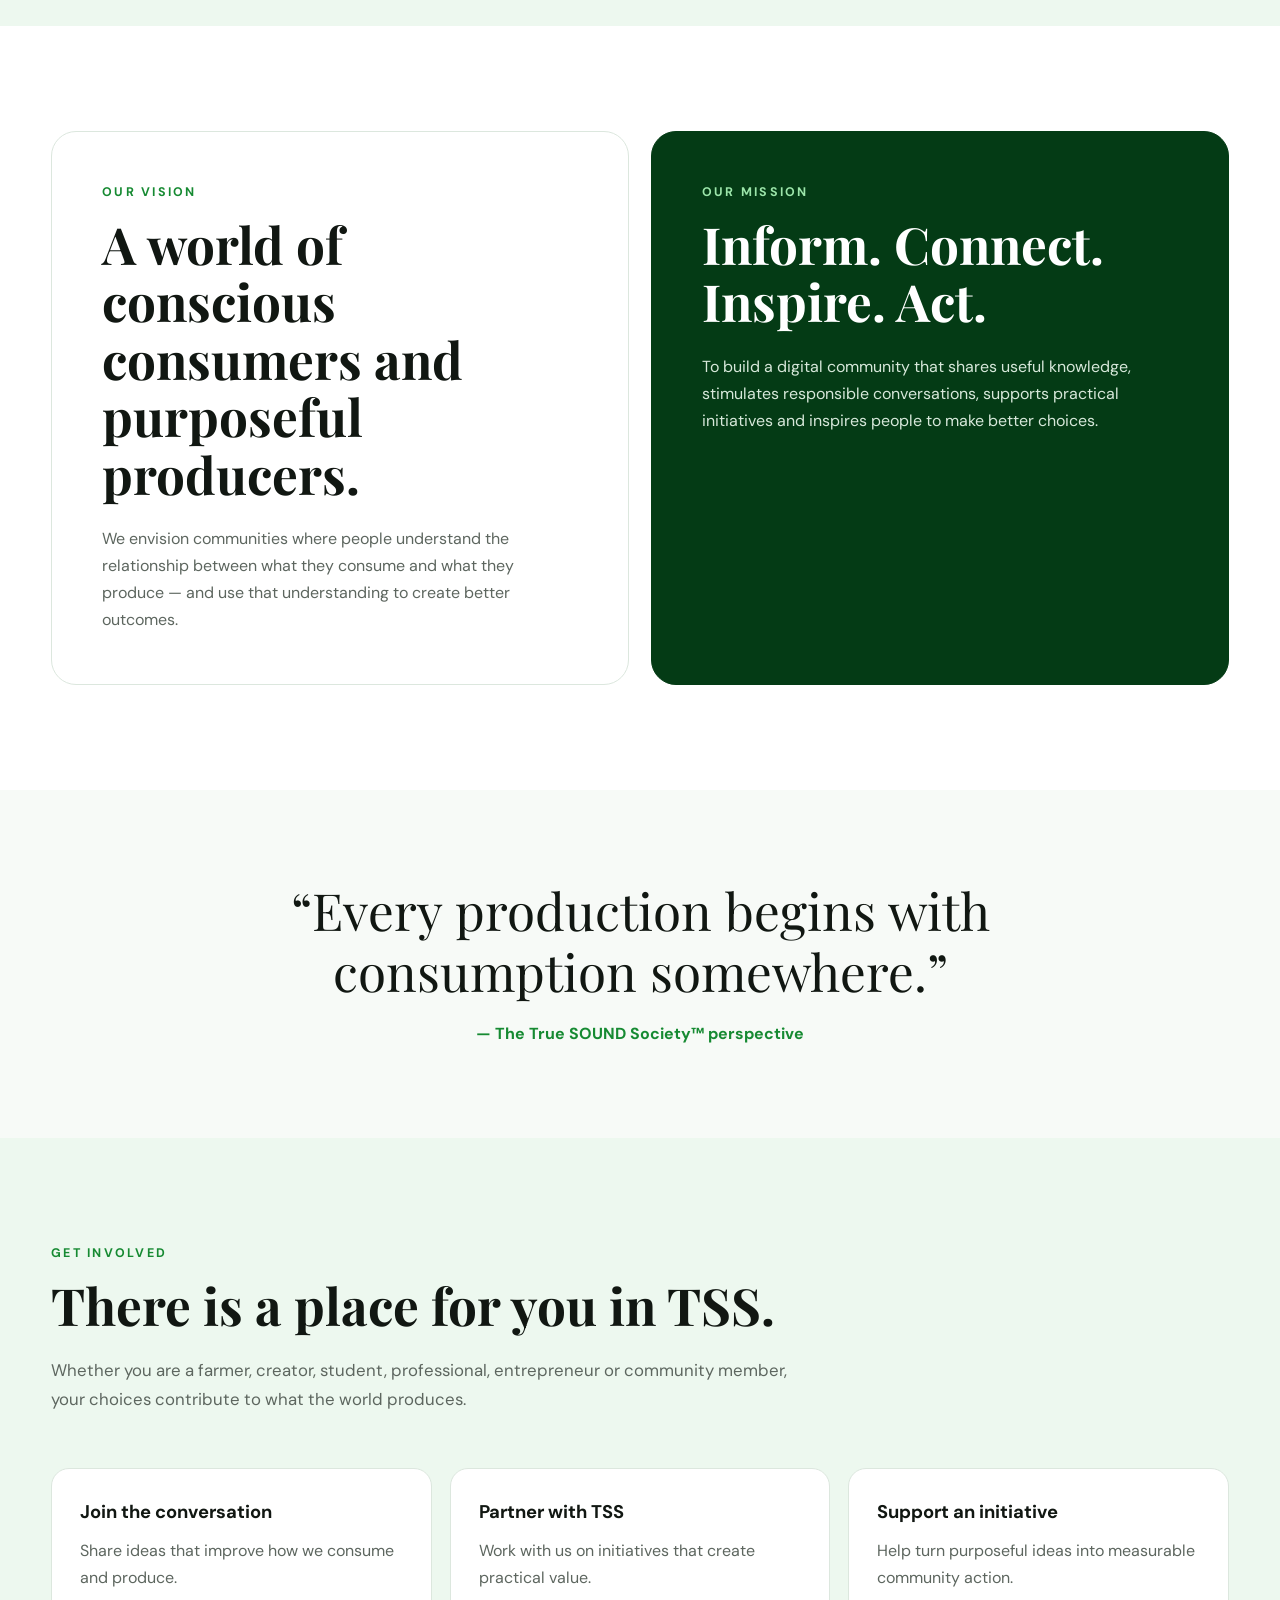
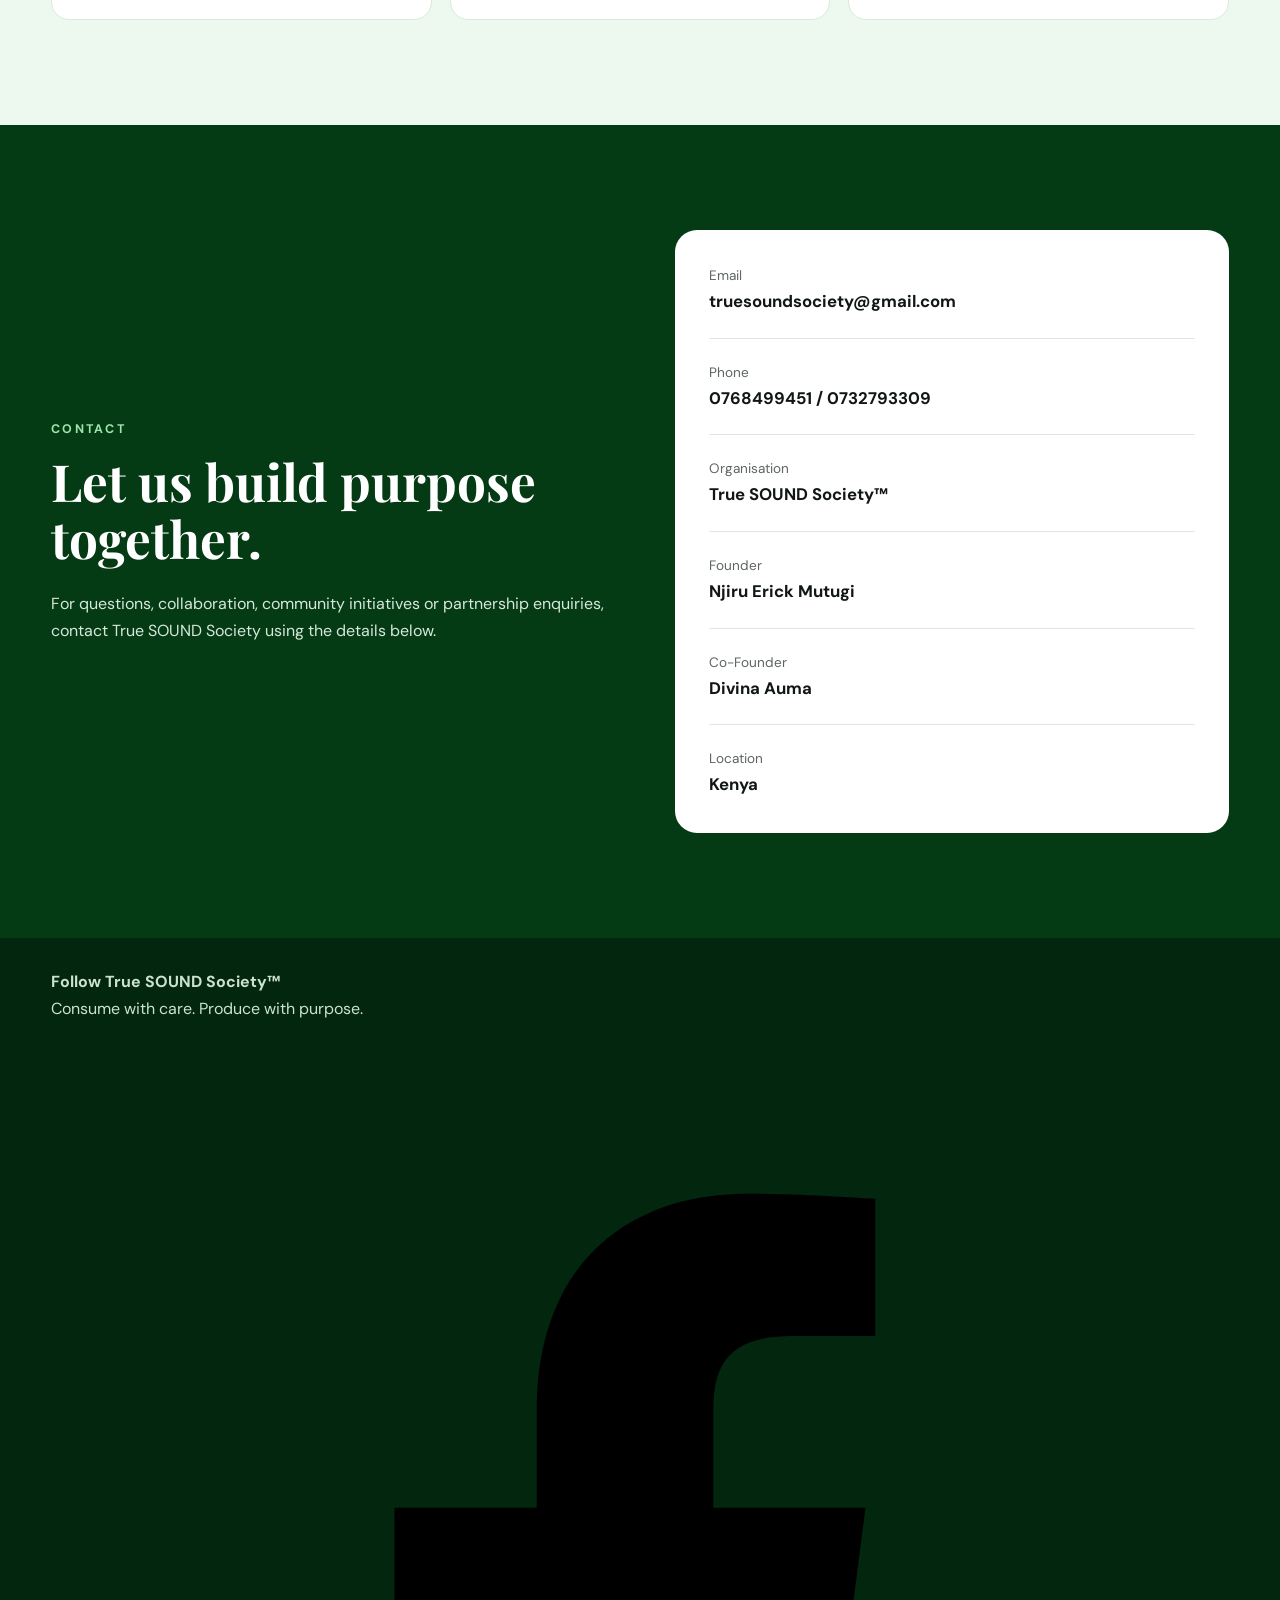
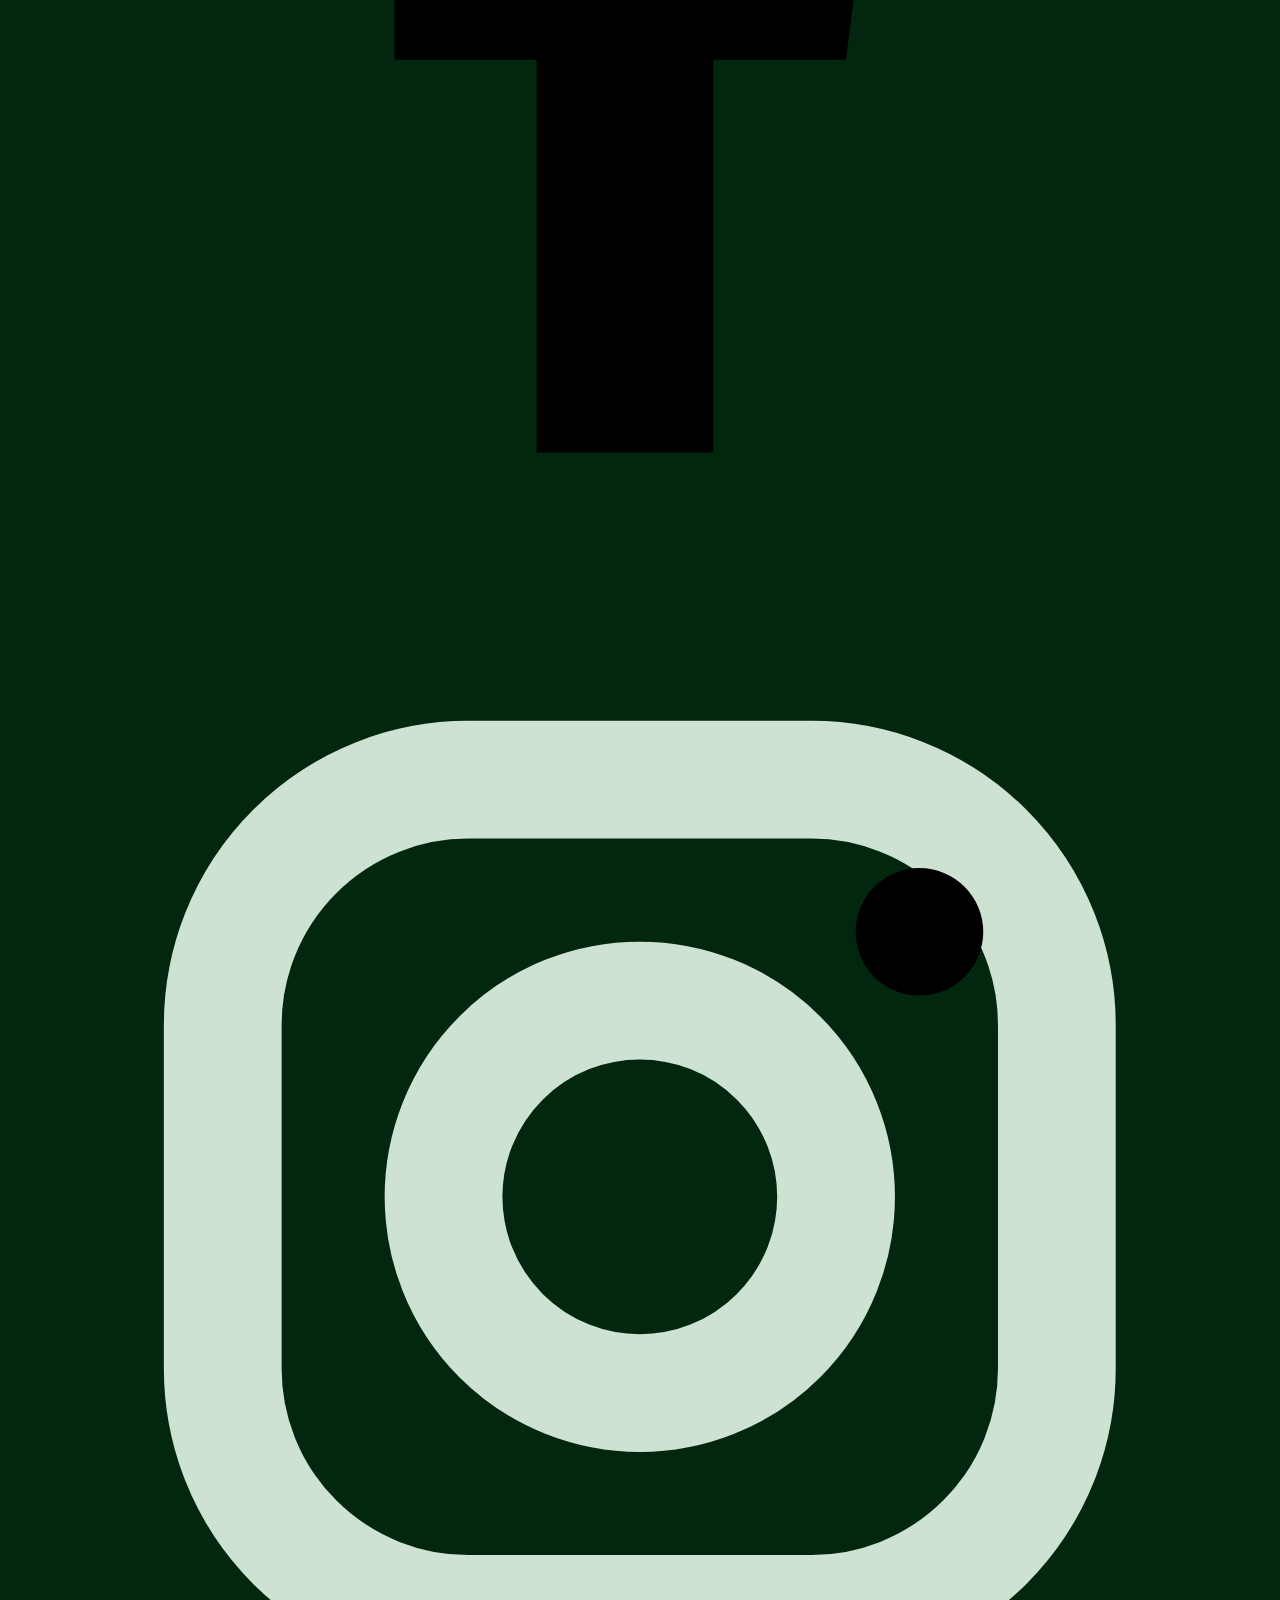
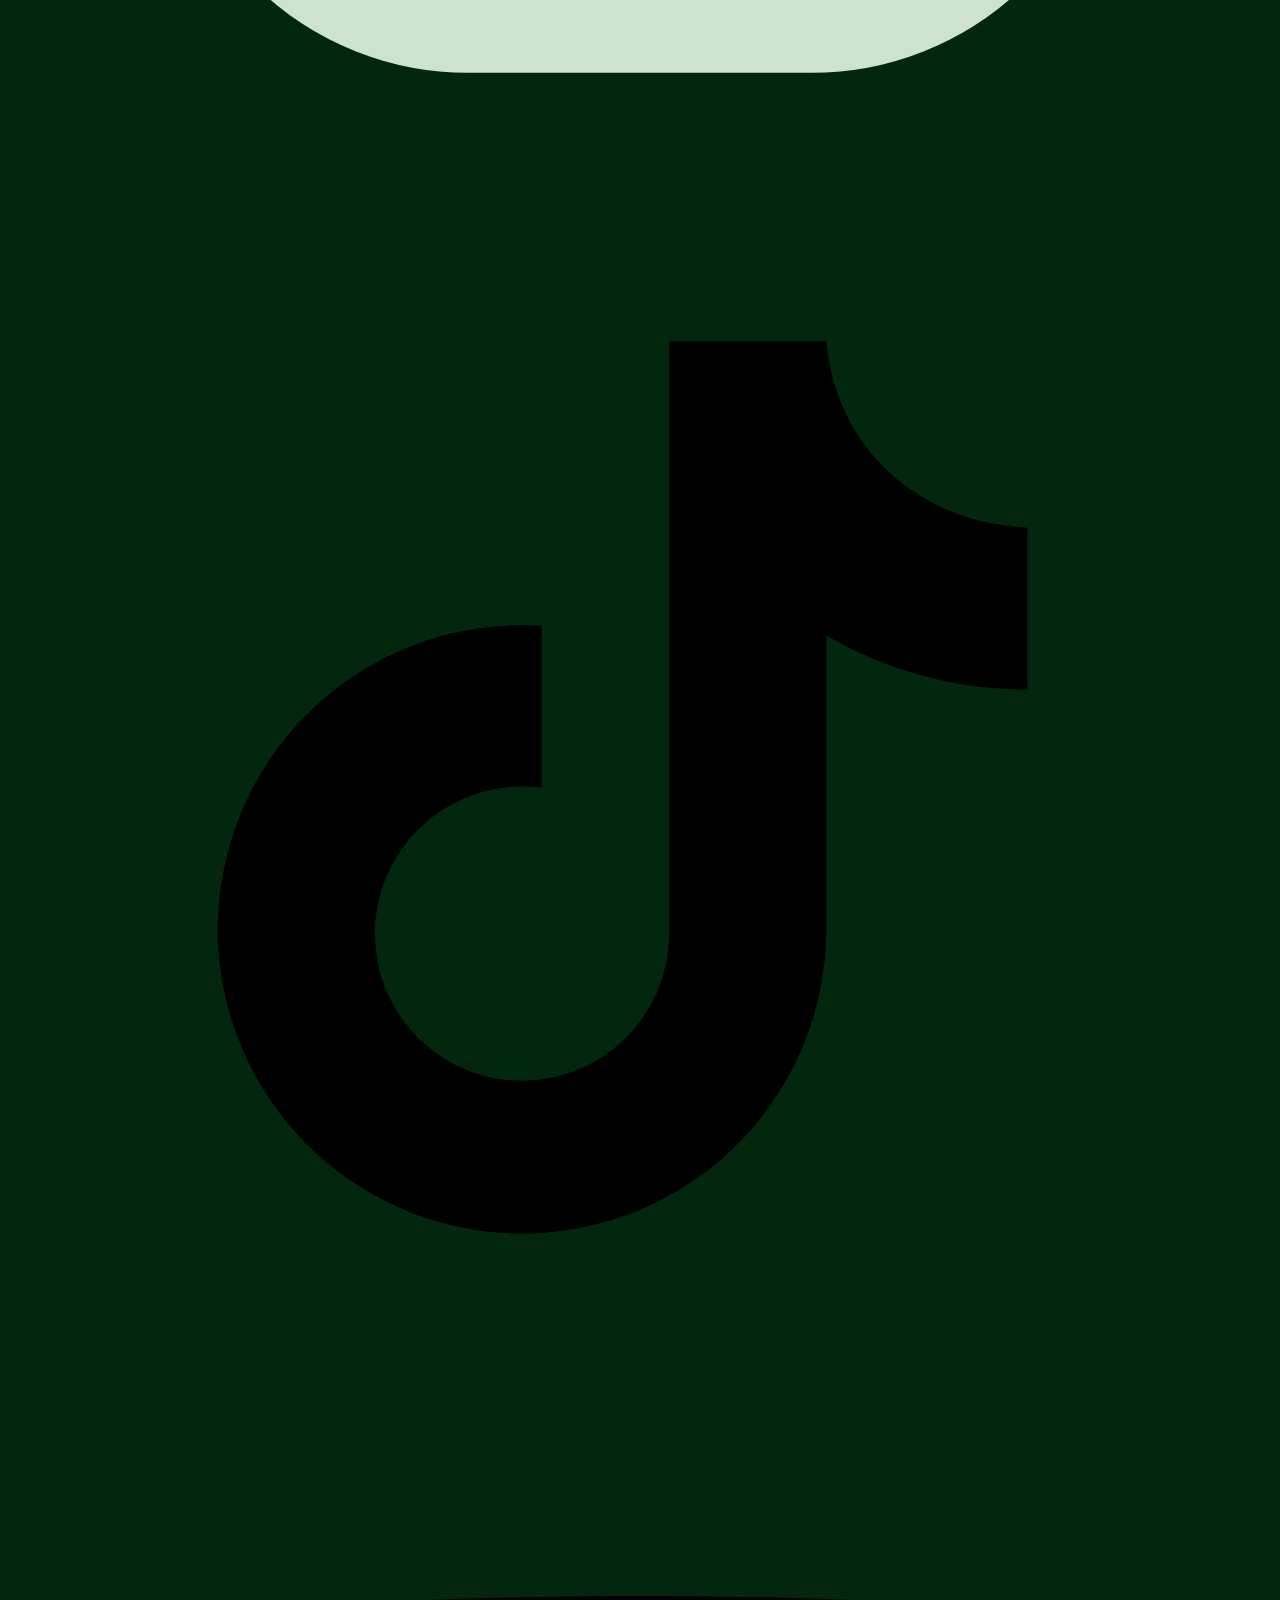
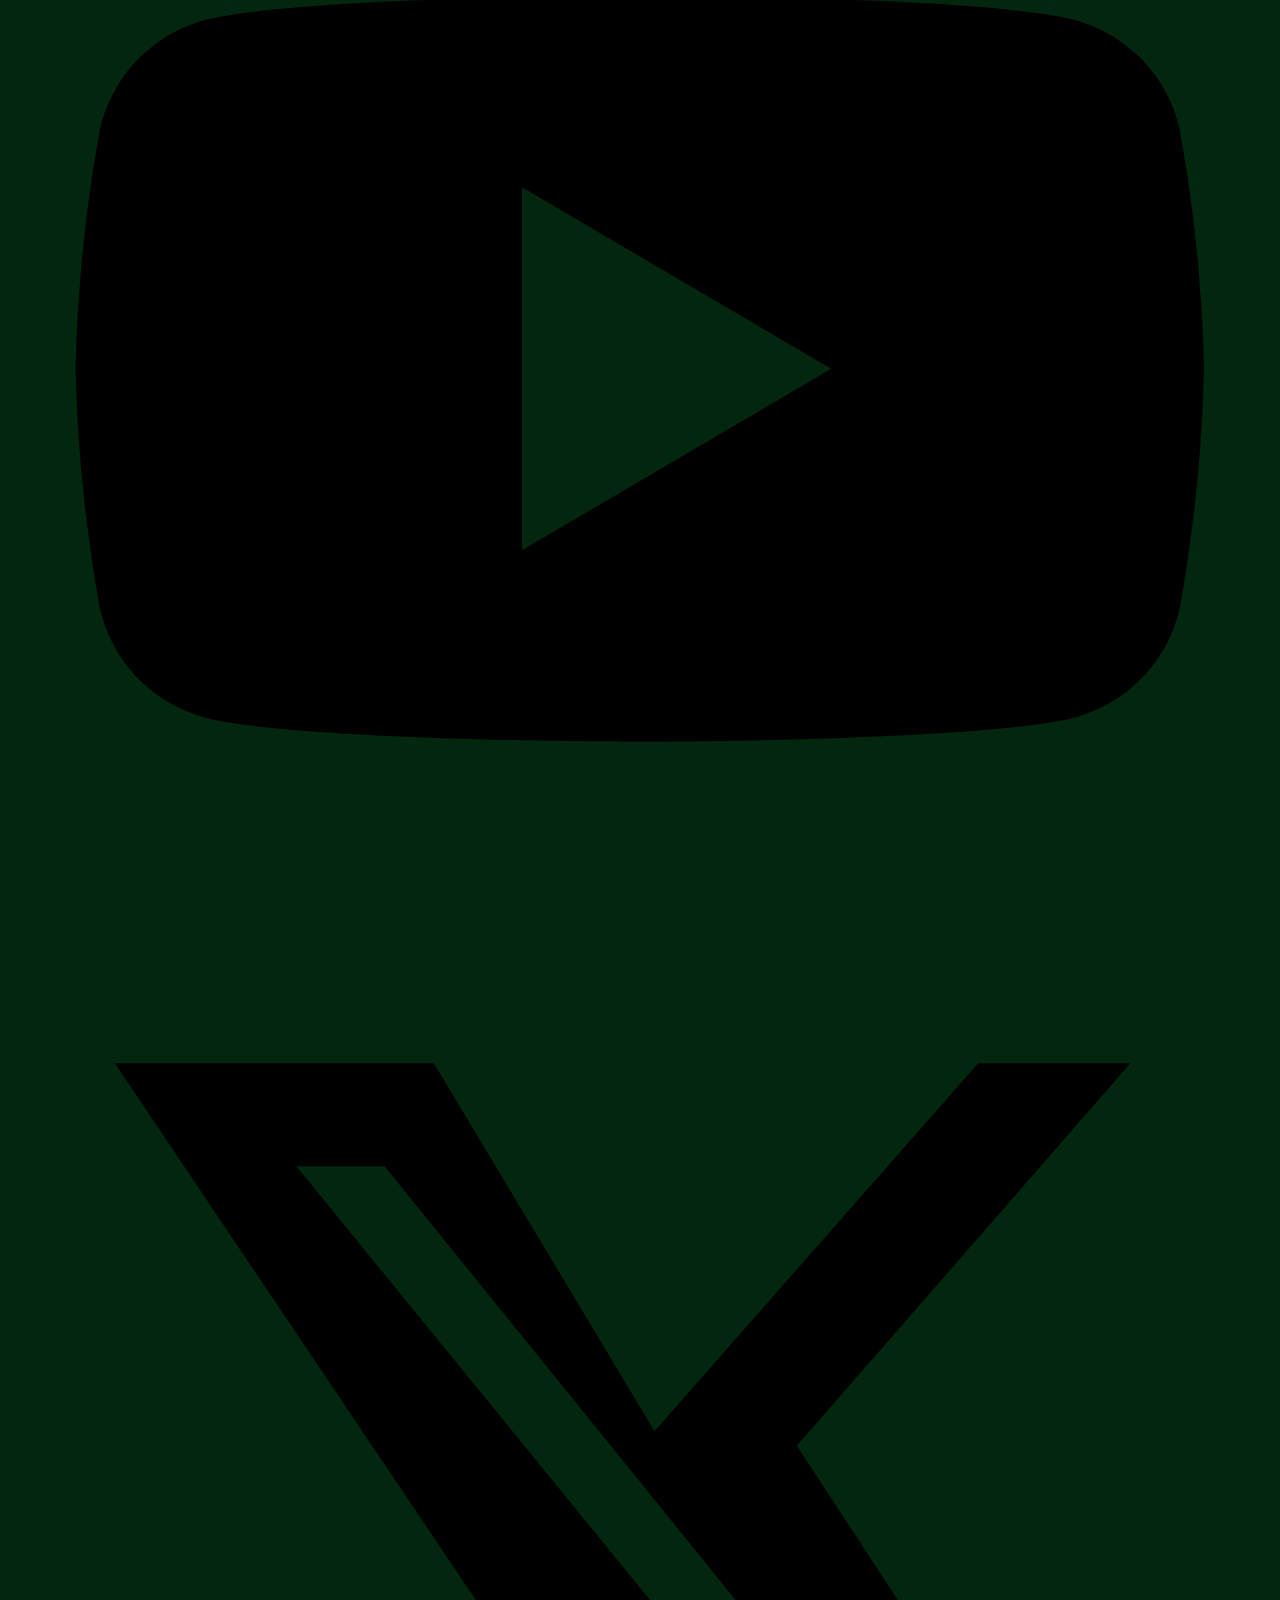
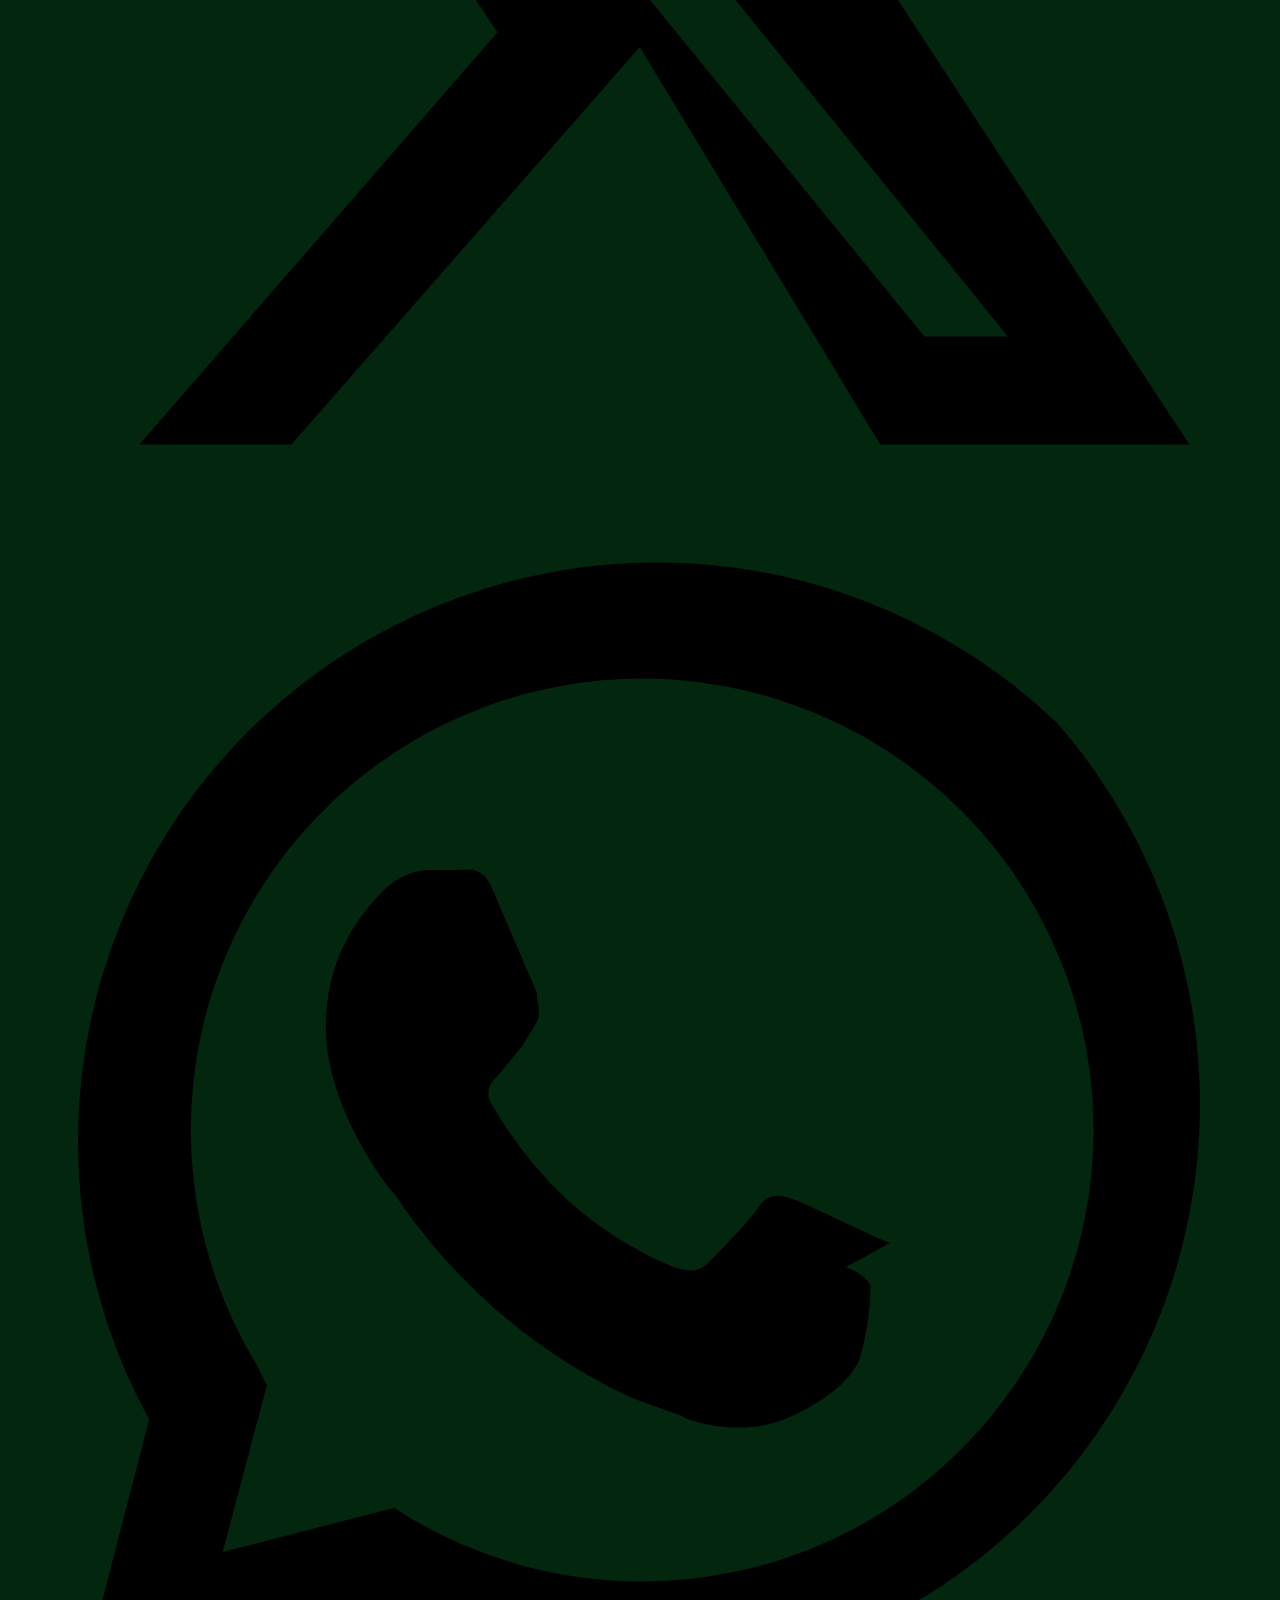
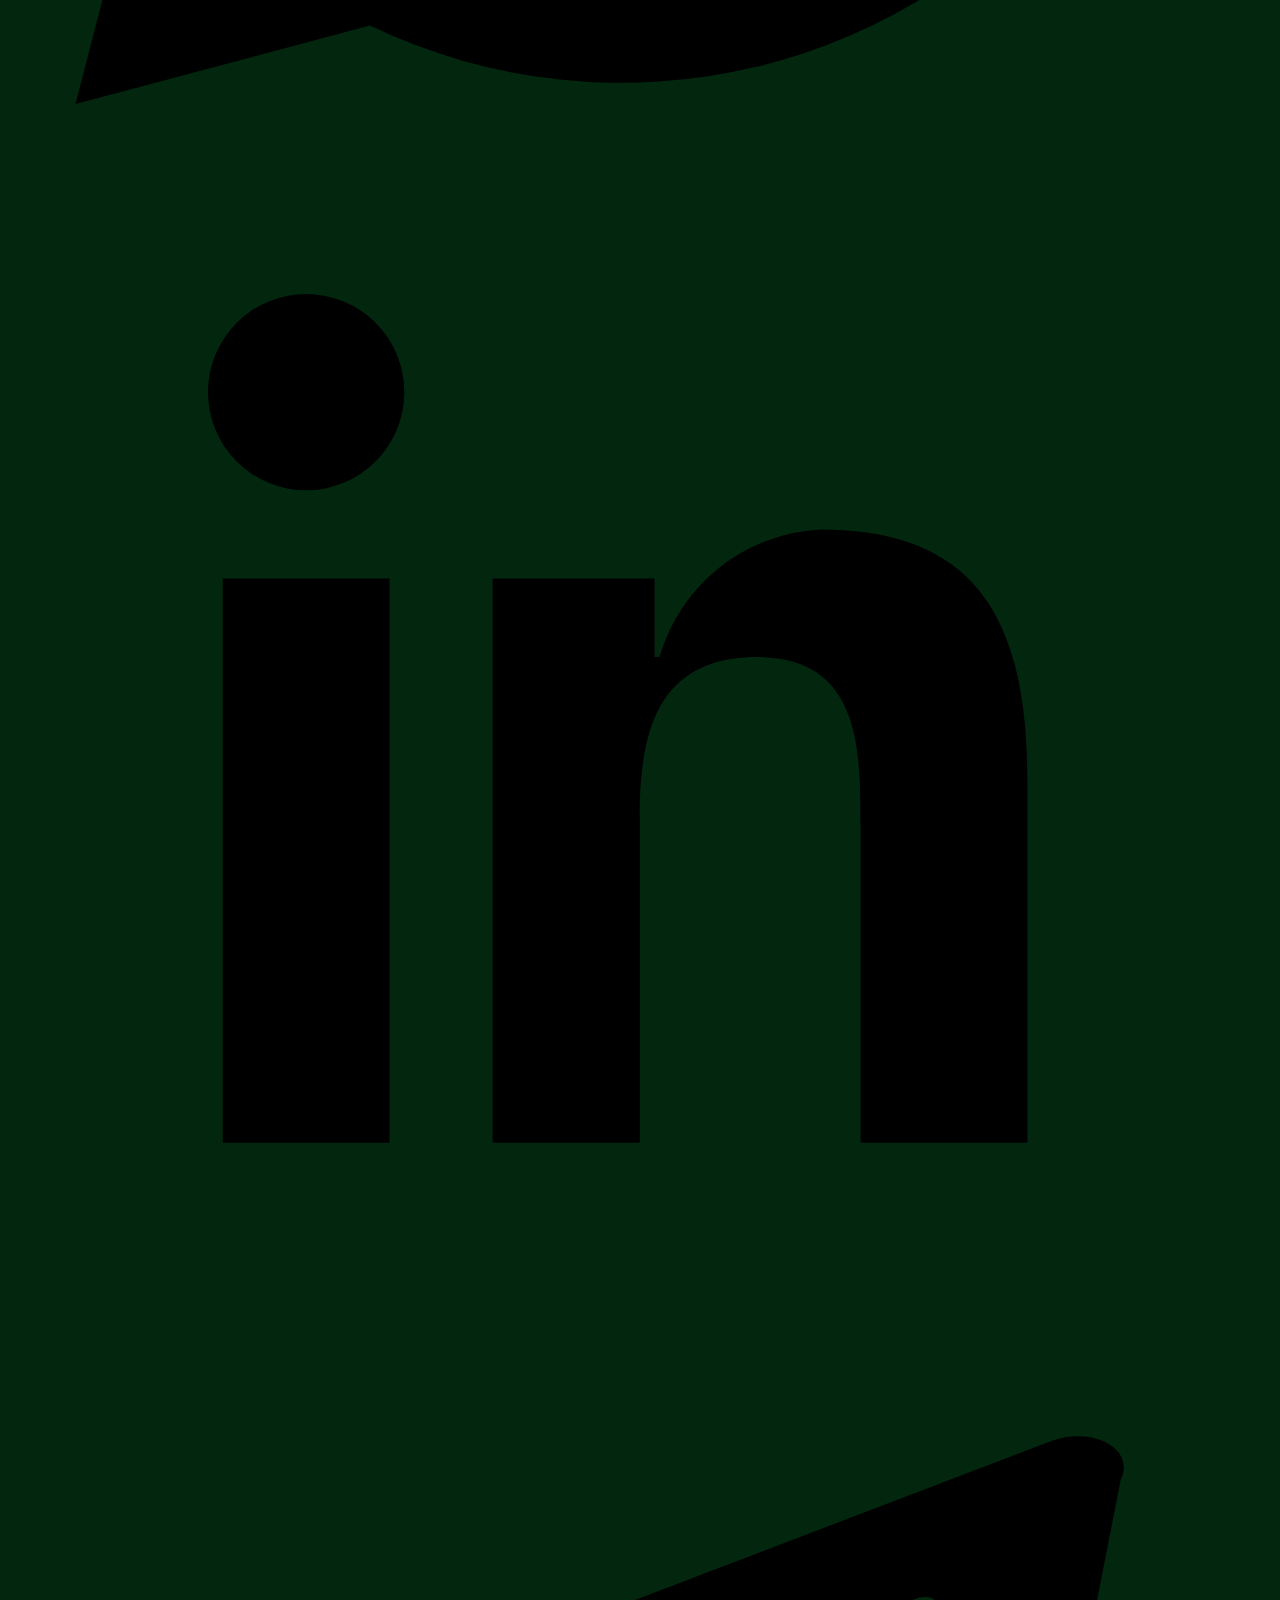
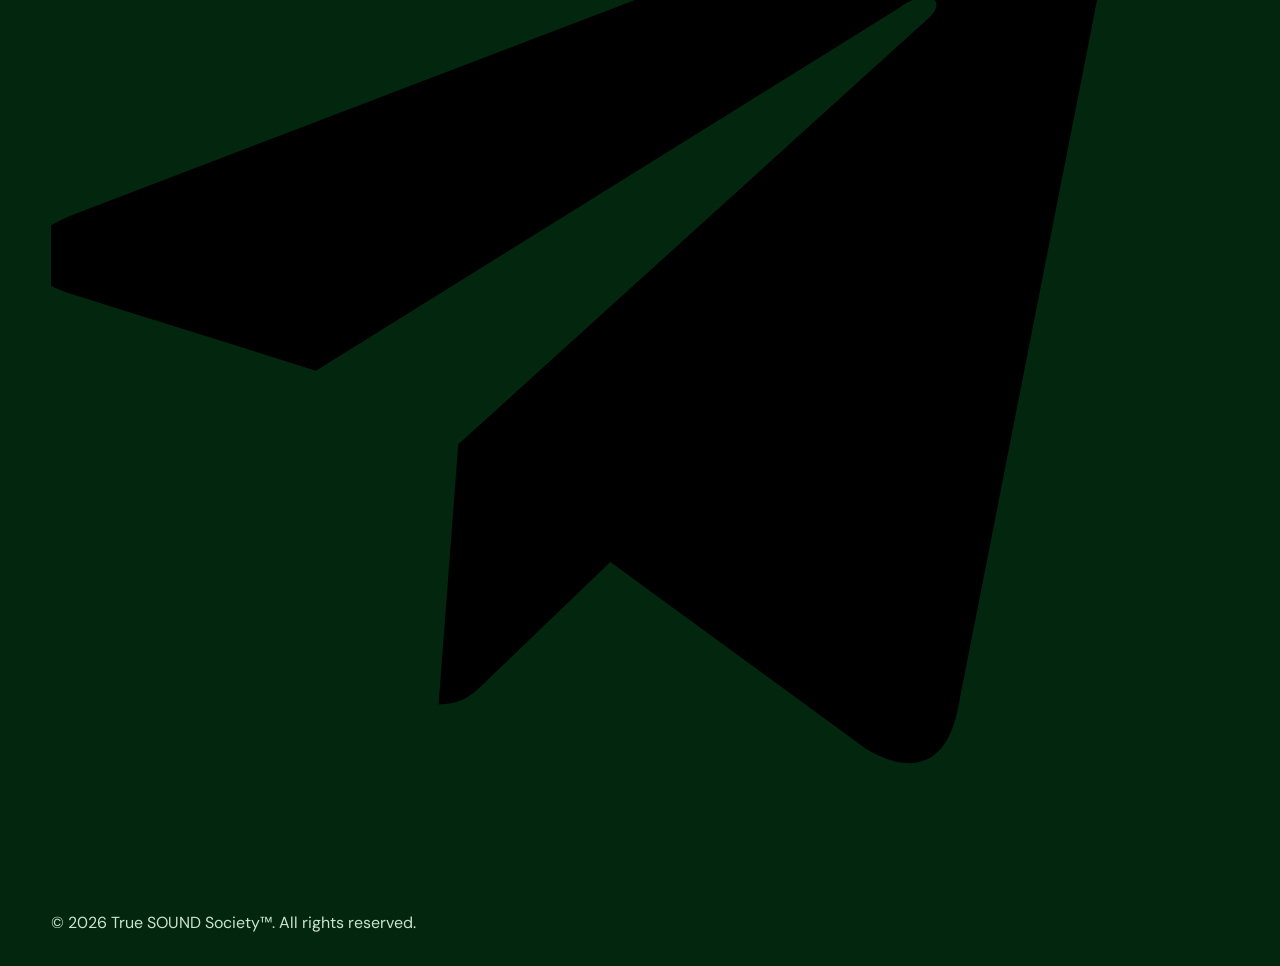
==== commit 28b5bf10: "Add social media icons to the website footer" ====
--- a/index.html
+++ b/index.html
@@ -97,6 +97,24 @@
     <section id="contact" class="section contact"><div class="container contact-grid"><div><p class="section-tag">CONTACT</p><h2>Let us build purpose together.</h2><p>For questions, collaboration, community initiatives or partnership enquiries, contact True SOUND Society using the details below.</p></div>
     <div class="contact-card"><div><span>Email</span><strong><a href="mailto:truesoundsociety@gmail.com">truesoundsociety@gmail.com</a></strong></div><div><span>Phone</span><strong><a href="tel:+254768499451">0768499451</a> / <a href="tel:+254732793309">0732793309</a></strong></div><div><span>Organisation</span><strong>True SOUND Society™</strong></div><div><span>Founder</span><strong>Njiru Erick Mutugi</strong></div><div><span>Co-Founder</span><strong>Divina Auma</strong></div><div><span>Location</span><strong>Kenya</strong></div></div></div></section>
   </main>
-  <footer><div class="container footer-wrap"><div><strong>True SOUND Society™</strong><p>Consume with care. Produce with purpose.</p></div><p>© <span id="year"></span> True SOUND Society™. All rights reserved.</p></div></footer>
+  <footer>
+    <div class="container social-footer">
+      <div class="social-heading">
+        <strong>Follow True SOUND Society™</strong>
+        <p>Consume with care. Produce with purpose.</p>
+      </div>
+      <div class="social-icons" aria-label="Social media platforms">
+        <span class="social-icon facebook" role="img" aria-label="Facebook" title="Facebook"><svg viewBox="0 0 24 24" aria-hidden="true"><path d="M13.5 21v-8h2.7l.4-3.1h-3.1v-2c0-.9.3-1.5 1.6-1.5h1.7V3.6c-.3 0-1.4-.1-2.6-.1-2.6 0-4.3 1.6-4.3 4.4v2H7v3.1h2.9v8z"/></svg></span>
+        <span class="social-icon instagram" role="img" aria-label="Instagram" title="Instagram"><svg viewBox="0 0 24 24" aria-hidden="true"><rect x="3.5" y="3.5" width="17" height="17" rx="5" fill="none" stroke="currentColor" stroke-width="2.4"/><circle cx="12" cy="12" r="4" fill="none" stroke="currentColor" stroke-width="2.4"/><circle cx="17.7" cy="6.6" r="1.3"/></svg></span>
+        <span class="social-icon tiktok" role="img" aria-label="TikTok" title="TikTok"><svg viewBox="0 0 24 24" aria-hidden="true"><path d="M15.8 3h-3.2v12.1a3 3 0 1 1-2.6-3v-3.3a6.2 6.2 0 1 0 5.8 6.2V9a8.1 8.1 0 0 0 4.1 1.1V6.8c-2.2-.1-3.9-1.6-4.1-3.8z"/></svg></span>
+        <span class="social-icon youtube" role="img" aria-label="YouTube" title="YouTube"><svg viewBox="0 0 24 24" aria-hidden="true"><path d="M23 7.1a3 3 0 0 0-2.1-2.2C19 4.4 12 4.4 12 4.4s-7 0-8.9.5A3 3 0 0 0 1 7.1 31 31 0 0 0 .5 12 31 31 0 0 0 1 16.9a3 3 0 0 0 2.1 2.2c1.9.5 8.9.5 8.9.5s7 0 8.9-.5a3 3 0 0 0 2.1-2.2 31 31 0 0 0 .5-4.9 31 31 0 0 0-.5-4.9zM9.6 15.7V8.3l6.3 3.7z"/></svg></span>
+        <span class="social-icon x-social" role="img" aria-label="X" title="X"><svg viewBox="0 0 24 24" aria-hidden="true"><path d="M18.9 2H22l-6.8 7.8L23.2 22h-6.3L12 13.9 4.9 22H1.8l7.3-8.4L1.3 2h6.5l4.5 7.5zM17.8 19.8h1.7L6.8 4.1H5z"/></svg></span>
+        <span class="social-icon whatsapp" role="img" aria-label="WhatsApp" title="WhatsApp"><svg viewBox="0 0 24 24" aria-hidden="true"><path d="M20.5 3.5A11.8 11.8 0 0 0 2 17.7L.5 23.5l6-1.6A11.8 11.8 0 0 0 20.5 3.5zM12 21a9.3 9.3 0 0 1-4.7-1.3l-.3-.2-3.5.9.9-3.4-.2-.4A9.2 9.2 0 1 1 12 21zm5.1-6.9c-.3-.1-1.7-.8-2-.9s-.5-.1-.7.2-.8.9-1 1.1-.4.2-.7.1a7.5 7.5 0 0 1-2.2-1.4 8.2 8.2 0 0 1-1.5-1.9c-.2-.3 0-.5.1-.6l.5-.6.3-.5c.1-.2 0-.4 0-.6l-.9-2.1c-.2-.5-.5-.4-.7-.4h-.6c-.2 0-.6.1-.9.4s-1.2 1.2-1.2 2.8 1.2 3.2 1.4 3.4a11.8 11.8 0 0 0 4.5 4c.6.3 1.1.4 1.5.6.6.2 1.2.2 1.6.1.5-.1 1.7-.7 1.9-1.4s.2-1.3.2-1.4-.2-.3-.5-.4z"/></svg></span>
+        <span class="social-icon linkedin" role="img" aria-label="LinkedIn" title="LinkedIn"><svg viewBox="0 0 24 24" aria-hidden="true"><path d="M5.2 3.2a2 2 0 1 1 0 4 2 2 0 0 1 0-4zM3.5 9h3.4v11.5H3.5zM9 9h3.3v1.6h.1A3.6 3.6 0 0 1 15.7 8c3.5 0 4.2 2.3 4.2 5.2v7.3h-3.4V14c0-1.5 0-3.4-2.1-3.4s-2.4 1.6-2.4 3.3v6.6H9z"/></svg></span>
+        <span class="social-icon telegram" role="img" aria-label="Telegram" title="Telegram"><svg viewBox="0 0 24 24" aria-hidden="true"><path d="M21.8 3.2 18.5 20c-.2 1.2-.9 1.5-1.9.9l-5.2-3.8-2.5 2.4c-.3.3-.5.5-1 .5l.4-5.3 9.6-8.7c.4-.4-.1-.6-.6-.2L5.4 13.2.3 11.6c-1.1-.4-1.1-1.1.2-1.6L20.4 2.4c.9-.3 1.7.2 1.4.8z"/></svg></span>
+      </div>
+      <div class="footer-bottom"><p>© <span id="year"></span> True SOUND Society™. All rights reserved.</p></div>
+    </div>
+  </footer>
   <script src="script.js"></script>
 </body></html>
